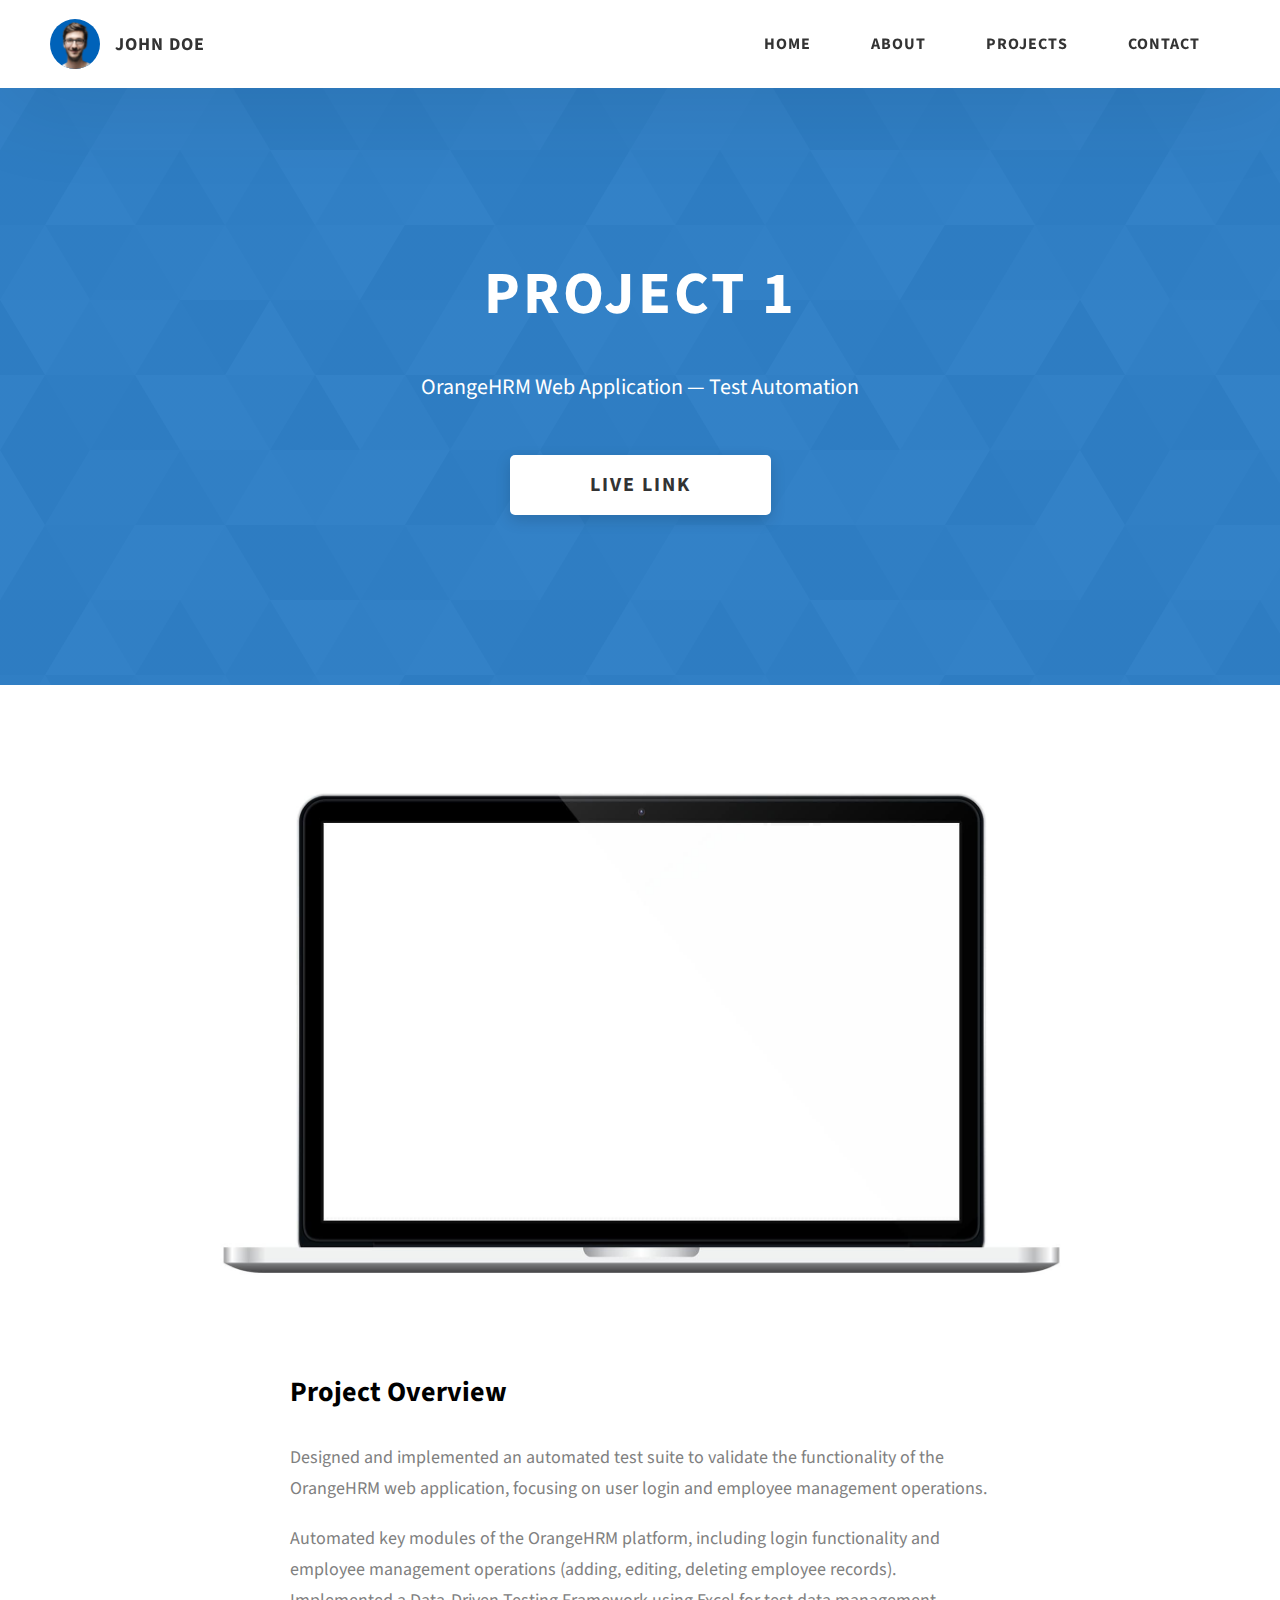
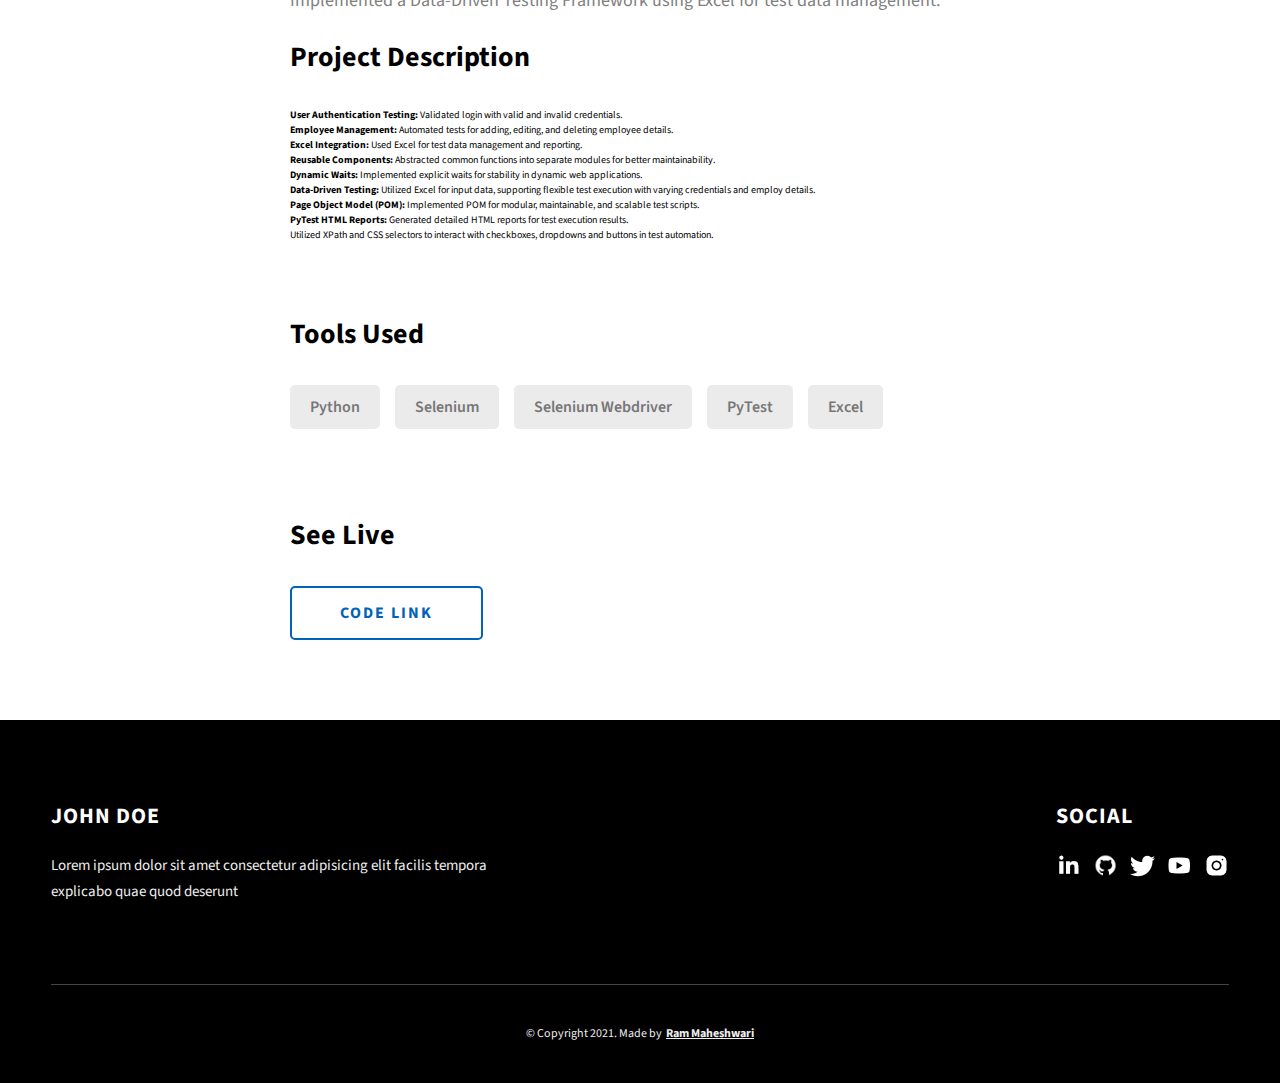
==== project-1.html @ 97a22bee "Update project-1.html" ====
<!DOCTYPE html>
<html lang="en">
  <head>
    <meta charset="UTF-8" />
    <meta name="viewport" content="width=device-width, initial-scale=1.0" />
    <meta http-equiv="X-UA-Compatible" content="ie=edge" />
    <title>Case Study of Project 1</title>
    <meta name="description" content="Case study page of Project" />

    <link rel="stylesheet" href="css/style.css" />

    <link rel="preconnect" href="https://fonts.googleapis.com" />
    <link rel="preconnect" href="https://fonts.gstatic.com" crossorigin />
    <link
      href="https://fonts.googleapis.com/css2?family=Source+Sans+Pro:wght@400;600;700;900&display=swap"
      rel="stylesheet"
    />
  </head>
  <body>
    <header class="header">
      <div class="header__content">
        <div class="header__logo-container">
          <div class="header__logo-img-cont">
            <img
              src="./assets/png/john-doe.png"
              alt="Ram Maheshwari Logo Image"
              class="header__logo-img"
            />
          </div>
          <span class="header__logo-sub">John Doe</span>
        </div>
        <div class="header__main">
          <ul class="header__links">
            <li class="header__link-wrapper">
              <a href="./index.html" class="header__link"> Home </a>
            </li>
            <li class="header__link-wrapper">
              <a href="./index.html#about" class="header__link">About </a>
            </li>
            <li class="header__link-wrapper">
              <a href="./index.html#projects" class="header__link">
                Projects
              </a>
            </li>
            <li class="header__link-wrapper">
              <a href="./index.html#contact" class="header__link"> Contact </a>
            </li>
          </ul>
          <div class="header__main-ham-menu-cont">
            <img
              src="./assets/svg/ham-menu.svg"
              alt="hamburger menu"
              class="header__main-ham-menu"
            />
            <img
              src="./assets/svg/ham-menu-close.svg"
              alt="hamburger menu close"
              class="header__main-ham-menu-close d-none"
            />
          </div>
        </div>
      </div>
      <div class="header__sm-menu">
        <div class="header__sm-menu-content">
          <ul class="header__sm-menu-links">
            <li class="header__sm-menu-link">
              <a href="./index.html"> Home </a>
            </li>

            <li class="header__sm-menu-link">
              <a href="./index.html#about"> About </a>
            </li>

            <li class="header__sm-menu-link">
              <a href="./index.html#projects"> Projects </a>
            </li>

            <li class="header__sm-menu-link">
              <a href="./index.html#contact"> Contact </a>
            </li>
          </ul>
        </div>
      </div>
    </header>
    <section class="project-cs-hero">
      <div class="project-cs-hero__content">
        <h1 class="heading-primary">Project 1</h1>
        <div class="project-cs-hero__info">
          <p class="text-primary">
          OrangeHRM Web Application — Test Automation
          </p>
        </div>
        <div class="project-cs-hero__cta">
          <a href="#" class="btn btn--bg" target="_blank">Live Link</a>
        </div>
      </div>
    </section>
    <section class="project-details">
      <div class="main-container">
        <div class="project-details__content">
          <div class="project-details__showcase-img-cont">
            <img
              src="./assets/jpeg/project-mockup-example.jpeg"
              alt="Project Image"
              class="project-details__showcase-img"
            />
          </div>
          <div class="project-details__content-main">
            <div class="project-details__desc">
              <h3 class="project-details__content-title">Project Overview</h3>
              <p class="project-details__desc-para">
                Designed and implemented an automated test suite to
validate the functionality of the OrangeHRM web application,
focusing on user login and employee management operations.
              </p>
              <p class="project-details__desc-para">
                Automated key modules of the OrangeHRM platform, including login functionality and employee management operations (adding, editing, deleting employee records). Implemented a Data-Driven Testing Framework using Excel for test data management.
                
              </p>


              <h3 class="project-details__content-title">Project Description</h3>
                <ul class=".project-details__desc-para">
                   <li><b>User Authentication Testing:</b> Validated login with valid and
                      invalid credentials.</li>
                  <li><b>Employee Management:</b> Automated tests for adding, editing,
                      and deleting employee details.</li>
                  <li><b>Excel Integration:</b> Used Excel for test data management and
                      reporting.</li>
                  <li><b>Reusable Components:</b> Abstracted common functions into
                      separate modules for better maintainability.</li>
                  <li><b>Dynamic Waits:</b> Implemented explicit waits for stability in
                      dynamic web applications.</li>
                  <li><b>Data-Driven Testing:</b> Utilized Excel for input data, supporting
                      flexible test execution with varying credentials and employ
                      details.</li>
                  <li><b>Page Object Model (POM):</b> Implemented POM for modular,
                      maintainable, and scalable test scripts.</li>
                  <li><b>PyTest HTML Reports:</b> Generated detailed HTML reports for
                      test execution results.</li>
                  <li>Utilized XPath and CSS selectors to interact with checkboxes,
                      dropdowns and buttons in test automation.</li>
</ul>

              
            </div>
            <div class="project-details__tools-used">
              <h3 class="project-details__content-title">Tools Used</h3>
              <div class="skills">
                <div class="skills__skill">Python</div>
                <div class="skills__skill">Selenium</div>
                <div class="skills__skill">Selenium Webdriver</div>
                <div class="skills__skill">PyTest</div>
                <div class="skills__skill">Excel</div>

              </div>
            </div>
            <div class="project-details__links">
              <h3 class="project-details__content-title">See Live</h3>
              
              <a
                href="https://github.com/ThivyashreeNS/AT-Project-1.git"
                class="btn btn--med btn--theme-inv project-details__links-btn"
                target="_blank"
                >Code Link</a
              >
            </div>
          </div>
        </div>
      </div>
    </section>
    <footer class="main-footer">
      <div class="main-container">
        <div class="main-footer__upper">
          <div class="main-footer__row main-footer__row-1">
            <h2 class="heading heading-sm main-footer__heading-sm">
              <span>Social</span>
            </h2>
            <div class="main-footer__social-cont">
              <a target="_blank" rel="noreferrer" href="#">
                <img
                  class="main-footer__icon"
                  src="./assets/png/linkedin-ico.png"
                  alt="icon"
                />
              </a>
              <a target="_blank" rel="noreferrer" href="#">
                <img
                  class="main-footer__icon"
                  src="./assets/png/github-ico.png"
                  alt="icon"
                />
              </a>
              <a target="_blank" rel="noreferrer" href="#">
                <img
                  class="main-footer__icon"
                  src="./assets/png/twitter-ico.png"
                  alt="icon"
                />
              </a>
              <a target="_blank" rel="noreferrer" href="#">
                <img
                  class="main-footer__icon"
                  src="./assets/png/yt-ico.png"
                  alt="icon"
                />
              </a>
              <a target="_blank" rel="noreferrer" href="#">
                <img
                  class="main-footer__icon main-footer__icon--mr-none"
                  src="./assets/png/insta-ico.png"
                  alt="icon"
                />
              </a>
            </div>
          </div>
          <div class="main-footer__row main-footer__row-2">
            <h4 class="heading heading-sm text-lt">John Doe</h4>
            <p class="main-footer__short-desc">
              Lorem ipsum dolor sit amet consectetur adipisicing elit facilis
              tempora explicabo quae quod deserunt
            </p>
          </div>
        </div>

        <div class="main-footer__lower">
          &copy; Copyright 2021. Made by
          <a rel="noreferrer" target="_blank" href="https://rammaheshwari.com"
            >Ram Maheshwari</a
          >
        </div>
      </div>
    </footer>
    <script src="./index.js"></script>
  </body>
</html>
---- css/style.css ----
/*
0 - 600px:      Phone
600 - 900px:    Tablet portrait
900 - 1200px:   Tablet landscape
[1200 - 1800] is where our normal styles apply
1800px + :      Big desktop
$breakpoint arguement choices:
- phone
- tab-port
- tab-land
- big-desktop

Inside media queries 1em is always 16px i.e 1em = 16px at every screen size only inside media queries
*/
*,
*::after,
*::before {
  margin: 0;
  padding: 0;
  box-sizing: inherit;
  font-family: inherit; }

html {
  font-size: 62.5%;
  scroll-behavior: smooth; }
  @media only screen and (max-width: 75em) {
    html {
      font-size: 59%; } }
  @media only screen and (max-width: 56.25em) {
    html {
      font-size: 56%; } }
  @media only screen and (min-width: 112.5em) {
    html {
      font-size: 65%; } }

body {
  box-sizing: border-box;
  position: relative;
  line-height: 1.5;
  font-family: sans-serif;
  overflow-x: hidden;
  overflow-y: scroll;
  font-family: 'Source Sans Pro', sans-serif; }

a {
  text-decoration: none;
  color: inherit; }

li {
  list-style: none; }

input:focus,
button:focus,
a:focus,
textarea:focus {
  outline: none; }

button {
  border: none;
  cursor: pointer; }

textarea {
  resize: none; }

.heading-primary {
  font-size: 6rem;
  text-transform: uppercase;
  letter-spacing: 3px;
  text-align: center; }
  @media only screen and (max-width: 37.5em) {
    .heading-primary {
      font-size: 4.5rem; } }

.heading-sec__mb-bg {
  margin-bottom: 11rem; }
  @media only screen and (max-width: 56.25em) {
    .heading-sec__mb-bg {
      margin-bottom: 8rem; } }

.heading-sec__mb-med {
  margin-bottom: 9rem; }
  @media only screen and (max-width: 56.25em) {
    .heading-sec__mb-med {
      margin-bottom: 8rem; } }

.heading-sec__main {
  display: block;
  font-size: 4rem;
  text-transform: uppercase;
  letter-spacing: 1px;
  letter-spacing: 3px;
  text-align: center;
  margin-bottom: 3.5rem;
  position: relative; }
  .heading-sec__main--lt {
    color: #fff; }
    .heading-sec__main--lt::after {
      content: '';
      background: #fff !important; }
  .heading-sec__main::after {
    content: '';
    position: absolute;
    top: calc(100% + 1.5rem);
    height: 5px;
    width: 3rem;
    background: #0062b9;
    left: 50%;
    transform: translateX(-50%);
    border-radius: 5px; }
    @media only screen and (max-width: 37.5em) {
      .heading-sec__main::after {
        top: calc(100% + 1.2rem); } }

.heading-sec__sub {
  display: block;
  text-align: center;
  color: #777;
  font-size: 2rem;
  font-weight: 500;
  max-width: 80rem;
  margin: auto;
  line-height: 1.6; }
  @media only screen and (max-width: 37.5em) {
    .heading-sec__sub {
      font-size: 1.8rem; } }
  .heading-sec__sub--lt {
    color: #eee; }

.heading-sm {
  font-size: 2.2rem;
  text-transform: uppercase;
  letter-spacing: 1px; }

.main-container {
  max-width: 120rem;
  margin: auto;
  width: 92%; }

.btn {
  background: #fff;
  color: #333;
  text-transform: uppercase;
  letter-spacing: 2px;
  display: inline-block;
  font-weight: 700;
  border-radius: 5px;
  box-shadow: 0 5px 15px 0 rgba(0, 0, 0, 0.15);
  transition: transform .3s; }
  .btn:hover {
    transform: translateY(-3px); }
  .btn--bg {
    padding: 1.5rem 8rem;
    font-size: 2rem; }
  .btn--med {
    padding: 1.5rem 5rem;
    font-size: 1.6rem; }
  .btn--theme {
    background: #0062b9;
    color: #fff; }
  .btn--theme-inv {
    color: #0062b9;
    background: #fff;
    border: 2px solid #0062b9;
    box-shadow: none;
    padding: calc(1.5rem - 2px) calc(5rem - 2px); }

.sec-pad {
  padding: 12rem 0; }
  @media only screen and (max-width: 56.25em) {
    .sec-pad {
      padding: 8rem 0; } }

.text-primary {
  color: #fff;
  font-size: 2.2rem;
  text-align: center;
  width: 100%;
  line-height: 1.6; }
  @media only screen and (max-width: 37.5em) {
    .text-primary {
      font-size: 2rem; } }

.d-none {
  display: none; }

.home-hero {
  color: #fff;
  background: linear-gradient(to right, rgba(0, 98, 185, 0.8), rgba(0, 98, 185, 0.8)), url(../../assets/svg/common-bg.svg);
  background-position: center;
  height: 100vh;
  min-height: 80rem;
  max-height: 120rem;
  position: relative; }
  @media only screen and (max-width: 37.5em) {
    .home-hero {
      height: unset;
      min-height: unset; } }
  .home-hero__socials {
    position: absolute;
    top: 50%;
    border: 2px solid #eee;
    border-left: 2px solid #eee;
    transform: translateY(-50%); }
    @media only screen and (max-width: 56.25em) {
      .home-hero__socials {
        display: none; } }
  .home-hero__mouse-scroll-cont {
    position: absolute;
    bottom: 3%;
    left: 50%;
    transform: translateX(-50%); }
    @media only screen and (max-width: 37.5em) {
      .home-hero__mouse-scroll-cont {
        display: none; } }
  .home-hero__social {
    width: 5rem; }
  .home-hero__social-icon-link {
    width: 100%;
    display: block;
    padding: 1.2rem;
    border-bottom: 2px solid #eee;
    transition: background .3s; }
    .home-hero__social-icon-link:hover {
      background: rgba(255, 255, 255, 0.1); }
    .home-hero__social-icon-link--bd-none {
      border-bottom: 0; }
  .home-hero__social-icon {
    width: 100%; }
  .home-hero__content {
    position: absolute;
    top: 50%;
    left: 50%;
    transform: translate(-50%, -50%);
    max-width: 90rem;
    width: 92%; }
    @media only screen and (max-width: 37.5em) {
      .home-hero__content {
        padding: 19rem 0 13rem 0;
        margin: auto;
        position: static;
        transform: translate(0, 0); } }
  .home-hero__info {
    margin: 3rem auto 0 auto;
    max-width: 80rem; }
  .home-hero__cta {
    margin-top: 5rem;
    text-align: center; }

.about {
  background: #fafafa; }
  .about__content {
    display: grid;
    grid-template-columns: 1fr 1fr;
    grid-gap: 10rem; }
    @media only screen and (max-width: 56.25em) {
      .about__content {
        grid-template-columns: 1fr;
        grid-gap: 8rem; } }
    .about__content-title {
      font-weight: 700;
      font-size: 2.8rem;
      margin-bottom: 3rem; }
      @media only screen and (max-width: 37.5em) {
        .about__content-title {
          font-size: 2.4rem; } }
    .about__content-details-para {
      font-size: 1.8rem;
      color: grey;
      max-width: 60rem;
      line-height: 1.7;
      margin-bottom: 1rem; }
      .about__content-details-para--hl {
        font-weight: 700;
        margin: 0 3px; }
      .about__content-details-para:last-child {
        margin-bottom: 4rem; }

.projects__row {
  display: grid;
  grid-template-columns: 1.5fr 1fr;
  grid-gap: 5rem;
  margin-bottom: 11rem; }
  @media only screen and (max-width: 56.25em) {
    .projects__row {
      grid-template-columns: 1fr;
      grid-gap: 2rem;
      margin-bottom: 8rem; } }
  @media only screen and (max-width: 56.25em) {
    .projects__row {
      text-align: center; } }
  .projects__row:last-child {
    margin-bottom: 0; }
  .projects__row-img-cont {
    overflow: hidden; }
  .projects__row-img {
    width: 100%;
    display: block;
    object-fit: cover; }
  .projects__row-content {
    padding: 2rem 0;
    display: flex;
    justify-content: center;
    flex-direction: column;
    align-items: flex-start; }
    @media only screen and (max-width: 56.25em) {
      .projects__row-content {
        align-items: center; } }
    .projects__row-content-title {
      font-weight: 700;
      font-size: 2.8rem;
      margin-bottom: 2rem; }
      @media only screen and (max-width: 37.5em) {
        .projects__row-content-title {
          font-size: 2.4rem; } }
    .projects__row-content-desc {
      font-size: 1.8rem;
      color: grey;
      max-width: 60rem;
      line-height: 1.7;
      margin-bottom: 3rem; }
      @media only screen and (max-width: 37.5em) {
        .projects__row-content-desc {
          font-size: 1.7rem; } }

.contact {
  background: linear-gradient(to right, rgba(0, 98, 185, 0.8), rgba(0, 98, 185, 0.8)), url(../../assets/svg/common-bg.svg);
  background-size: cover;
  background-position: center; }
  .contact__form-container {
    box-shadow: 0 0 10px rgba(0, 0, 0, 0.1);
    background: white;
    padding: 4rem;
    margin-top: 6rem;
    max-width: 80rem;
    text-align: right;
    width: 95%;
    border-radius: 5px;
    margin: 5rem auto 0 auto; }
    @media only screen and (max-width: 37.5em) {
      .contact__form-container {
        padding: 3rem; } }
  .contact__form-field {
    margin-bottom: 4rem; }
    @media only screen and (max-width: 37.5em) {
      .contact__form-field {
        margin-bottom: 3rem; } }
  .contact__form-label {
    color: #666;
    font-size: 1.4rem;
    letter-spacing: 1px;
    font-weight: 700;
    margin-bottom: 1rem;
    display: block;
    text-align: left; }
  .contact__form-input {
    color: #333;
    padding: 2rem;
    width: 100%;
    border: 1px solid #ebebeb;
    font-size: 1.6rem;
    letter-spacing: 0px;
    background: #f0f0f0;
    border-radius: 5px;
    font-weight: 600;
    /* Code for Modern Browsers */
    /* Code for WebKit, Blink, Edge */
    /* Code for Internet Explorer 10-11 */
    /* Code for Microsoft Edge */
    /* Code for Mozilla Firefox 4 to 18 */
    /* Code for Mozilla Firefox 19+ */ }
    .contact__form-input::placeholder {
      color: #999;
      font-weight: 600;
      font-size: 1.6rem; }
    .contact__form-input::-webkit-input-placeholder {
      color: #999;
      font-weight: 600;
      font-size: 1.6rem; }
    .contact__form-input:-ms-input-placeholder {
      color: #999;
      font-weight: 600;
      font-size: 1.6rem; }
    .contact__form-input::-ms-input-placeholder {
      color: #999;
      font-weight: 600;
      font-size: 1.6rem; }
    .contact__form-input:-moz-placeholder {
      opacity: 1;
      color: #999;
      font-weight: 600;
      font-size: 1.6rem; }
    .contact__form-input::-moz-placeholder {
      opacity: 1;
      color: #999;
      font-weight: 600;
      font-size: 1.6rem; }
  .contact__btn {
    width: 30%;
    padding: 2rem 4rem;
    font-size: 1.6rem; }
    @media only screen and (max-width: 37.5em) {
      .contact__btn {
        width: 100%; } }

.project-cs-hero {
  color: #fff;
  background: linear-gradient(to right, rgba(0, 98, 185, 0.8), rgba(0, 98, 185, 0.8)), url(../../assets/svg/common-bg.svg);
  background-size: cover;
  background-position: center;
  position: relative; }
  @media only screen and (max-width: 37.5em) {
    .project-cs-hero {
      height: unset;
      min-height: unset; } }
  .project-cs-hero__content {
    padding: 25rem 0 17rem 0;
    max-width: 90rem;
    width: 92%;
    margin: auto; }
    @media only screen and (max-width: 37.5em) {
      .project-cs-hero__content {
        padding: 19rem 0 13rem 0;
        margin: auto;
        position: static;
        transform: translate(0, 0); } }
  .project-cs-hero__info {
    margin: 3rem auto 0 auto;
    max-width: 80rem; }
  .project-cs-hero__cta {
    margin-top: 5rem;
    text-align: center; }

.project-details__content {
  padding: 8rem 0;
  max-width: 90rem;
  margin: auto; }
  .project-details__content-title {
    font-weight: 700;
    font-size: 2.8rem;
    margin-bottom: 3rem; }
    @media only screen and (max-width: 37.5em) {
      .project-details__content-title {
        font-size: 2.4rem; } }

.project-details__showcase-img-cont {
  width: 100%;
  margin-bottom: 6rem; }

.project-details__showcase-img {
  width: 100%; }

.project-details__content-main {
  width: 100%;
  max-width: 70rem;
  margin: auto; }

.project-details__desc {
  margin: 0 0 7rem 0; }
  .project-details__desc-para {
    font-size: 1.8rem;
    line-height: 1.7;
    color: grey;
    margin-bottom: 2rem; }

.project-details__tools-used {
  margin: 0 0 7rem 0; }
  .project-details__tools-used-list {
    display: flex;
    flex-wrap: wrap; }
  .project-details__tools-used-item {
    padding: 1rem 2rem;
    margin-bottom: 1.5rem;
    margin-right: 1.5rem;
    font-size: 1.6rem;
    background: rgba(153, 153, 153, 0.2);
    border-radius: 5px;
    font-weight: 600;
    color: #777; }

.project-details__links {
  margin: 0 0; }
  .project-details__links-btn {
    margin-right: 2rem; }
    @media only screen and (max-width: 37.5em) {
      .project-details__links-btn {
        margin-right: 0;
        width: 70%;
        margin-bottom: 2rem;
        text-align: center; } }
    .project-details__links-btn:last-child {
      margin: 0; }
      @media only screen and (max-width: 37.5em) {
        .project-details__links-btn:last-child {
          margin: 0; } }

.header {
  position: fixed;
  width: 100%;
  z-index: 1000;
  background: #000;
  background: #fff;
  box-shadow: 0 10px 100px rgba(0, 0, 0, 0.1); }
  .header__content {
    display: flex;
    align-items: center;
    justify-content: space-between;
    padding: 1rem 5rem; }
    @media only screen and (max-width: 56.25em) {
      .header__content {
        padding: 0 2rem; } }
  .header__logo-container {
    display: flex;
    align-items: center;
    cursor: pointer;
    color: #333;
    transition: color .3s; }
    .header__logo-container:hover {
      color: #0062b9; }
  .header__logo-img-cont {
    width: 5rem;
    height: 5rem;
    border-radius: 50px;
    overflow: hidden;
    margin-right: 1.5rem;
    background: #0062b9; }
    @media only screen and (max-width: 56.25em) {
      .header__logo-img-cont {
        width: 4.5rem;
        height: 4.5rem;
        margin-right: 1.2rem; } }
  .header__logo-img {
    width: 100%;
    height: 100%;
    object-fit: cover;
    object-position: center;
    display: block; }
  .header__logo-sub {
    font-size: 1.8rem;
    text-transform: uppercase;
    font-weight: 700;
    letter-spacing: 1px; }
  .header__links {
    display: flex; }
    @media only screen and (max-width: 37.5em) {
      .header__links {
        display: none; } }
  .header__link {
    padding: 2.2rem 3rem;
    display: inline-block;
    font-size: 1.6rem;
    color: #333;
    text-transform: uppercase;
    letter-spacing: 1px;
    font-weight: 700;
    transition: color .3s; }
    .header__link:hover {
      color: #0062b9; }
    @media only screen and (max-width: 56.25em) {
      .header__link {
        padding: 3rem 1.8rem;
        font-size: 1.5rem; } }
  .header__main-ham-menu-cont {
    display: none;
    width: 3rem;
    padding: 2.2rem 0; }
    @media only screen and (max-width: 37.5em) {
      .header__main-ham-menu-cont {
        display: block; } }
  .header__main-ham-menu {
    width: 100%; }
  .header__main-ham-menu-close {
    width: 100%; }
  .header__sm-menu {
    background: #fff;
    position: absolute;
    width: 100%;
    top: 100%;
    visibility: hidden;
    opacity: 0;
    transition: all .3s;
    box-shadow: 0px 5px 5px 0px rgba(0, 0, 0, 0.1);
    -webkit-box-shadow: 0px 5px 5px 0px rgba(0, 0, 0, 0.1);
    -moz-box-shadow: 0px 5px 5px 0px rgba(0, 0, 0, 0.1); }
    .header__sm-menu--active {
      visibility: hidden;
      opacity: 0; }
      @media only screen and (max-width: 37.5em) {
        .header__sm-menu--active {
          visibility: visible;
          opacity: 1; } }
  .header__sm-menu-link a {
    display: block;
    text-decoration: none;
    padding: 2.5rem 3rem;
    font-size: 1.6rem;
    color: #333;
    text-align: right;
    border-bottom: 1px solid #eee;
    font-weight: 700;
    text-transform: uppercase;
    letter-spacing: 2px;
    transition: color .3s; }
    .header__sm-menu-link a:hover {
      color: #0062b9; }
  .header__sm-menu-link:first-child a {
    border-top: 1px solid #eee; }
  .header__sm-menu-link-last {
    border-bottom: 0; }

.main-footer {
  background: #000;
  color: #fff; }
  .main-footer__upper {
    display: flex;
    justify-content: space-between;
    padding: 8rem 0; }
    @media only screen and (max-width: 56.25em) {
      .main-footer__upper {
        padding: 6rem 0; } }
    @media only screen and (max-width: 37.5em) {
      .main-footer__upper {
        display: block; } }
  .main-footer__row-1 {
    order: 2; }
    @media only screen and (max-width: 56.25em) {
      .main-footer__row-1 {
        margin-bottom: 5rem; } }
  .main-footer__row-2 {
    width: 40%;
    order: 1;
    max-width: 50rem; }
    @media only screen and (max-width: 56.25em) {
      .main-footer__row-2 {
        width: 100%; } }
  .main-footer__short-desc {
    margin-top: 2rem;
    color: #eee;
    font-size: 1.5rem;
    line-height: 1.7; }
  .main-footer__social-cont {
    margin-top: 2rem; }
  .main-footer__icon {
    margin-right: 1rem;
    width: 2.5rem; }
    .main-footer__icon--mr-none {
      margin-right: 0; }
  .main-footer__lower {
    padding: 4rem 0;
    border-top: 1px solid #444;
    color: #eee;
    font-size: 1.2rem;
    text-align: left;
    text-align: center; }
    .main-footer__lower a {
      text-decoration: underline;
      font-weight: bold;
      margin-left: 2px; }
    @media only screen and (max-width: 56.25em) {
      .main-footer__lower {
        padding: 3.5rem 0; } }

.skills {
  display: flex;
  flex-wrap: wrap; }
  .skills__skill {
    padding: 1rem 2rem;
    margin-bottom: 1.5rem;
    margin-right: 1.5rem;
    font-size: 1.6rem;
    background: rgba(153, 153, 153, 0.2);
    border-radius: 5px;
    font-weight: 600;
    color: #777; }

.mouse {
  width: 25px;
  height: 40px;
  border: 2px solid #eee;
  border-radius: 60px;
  position: relative;
  overflow: hidden; }
  .mouse::before {
    content: '';
    width: 5px;
    height: 5px;
    position: absolute;
    top: 7px;
    left: 50%;
    transform: translateX(-50%);
    background-color: #eee;
    border-radius: 50%;
    opacity: 1;
    animation: wheel 1.3s infinite;
    -webkit-animation: wheel 1.3s infinite; }

@keyframes wheel {
  to {
    opacity: 0;
    top: 27px; } }

@-webkit-keyframes wheel {
  to {
    opacity: 0;
    top: 27px; } }
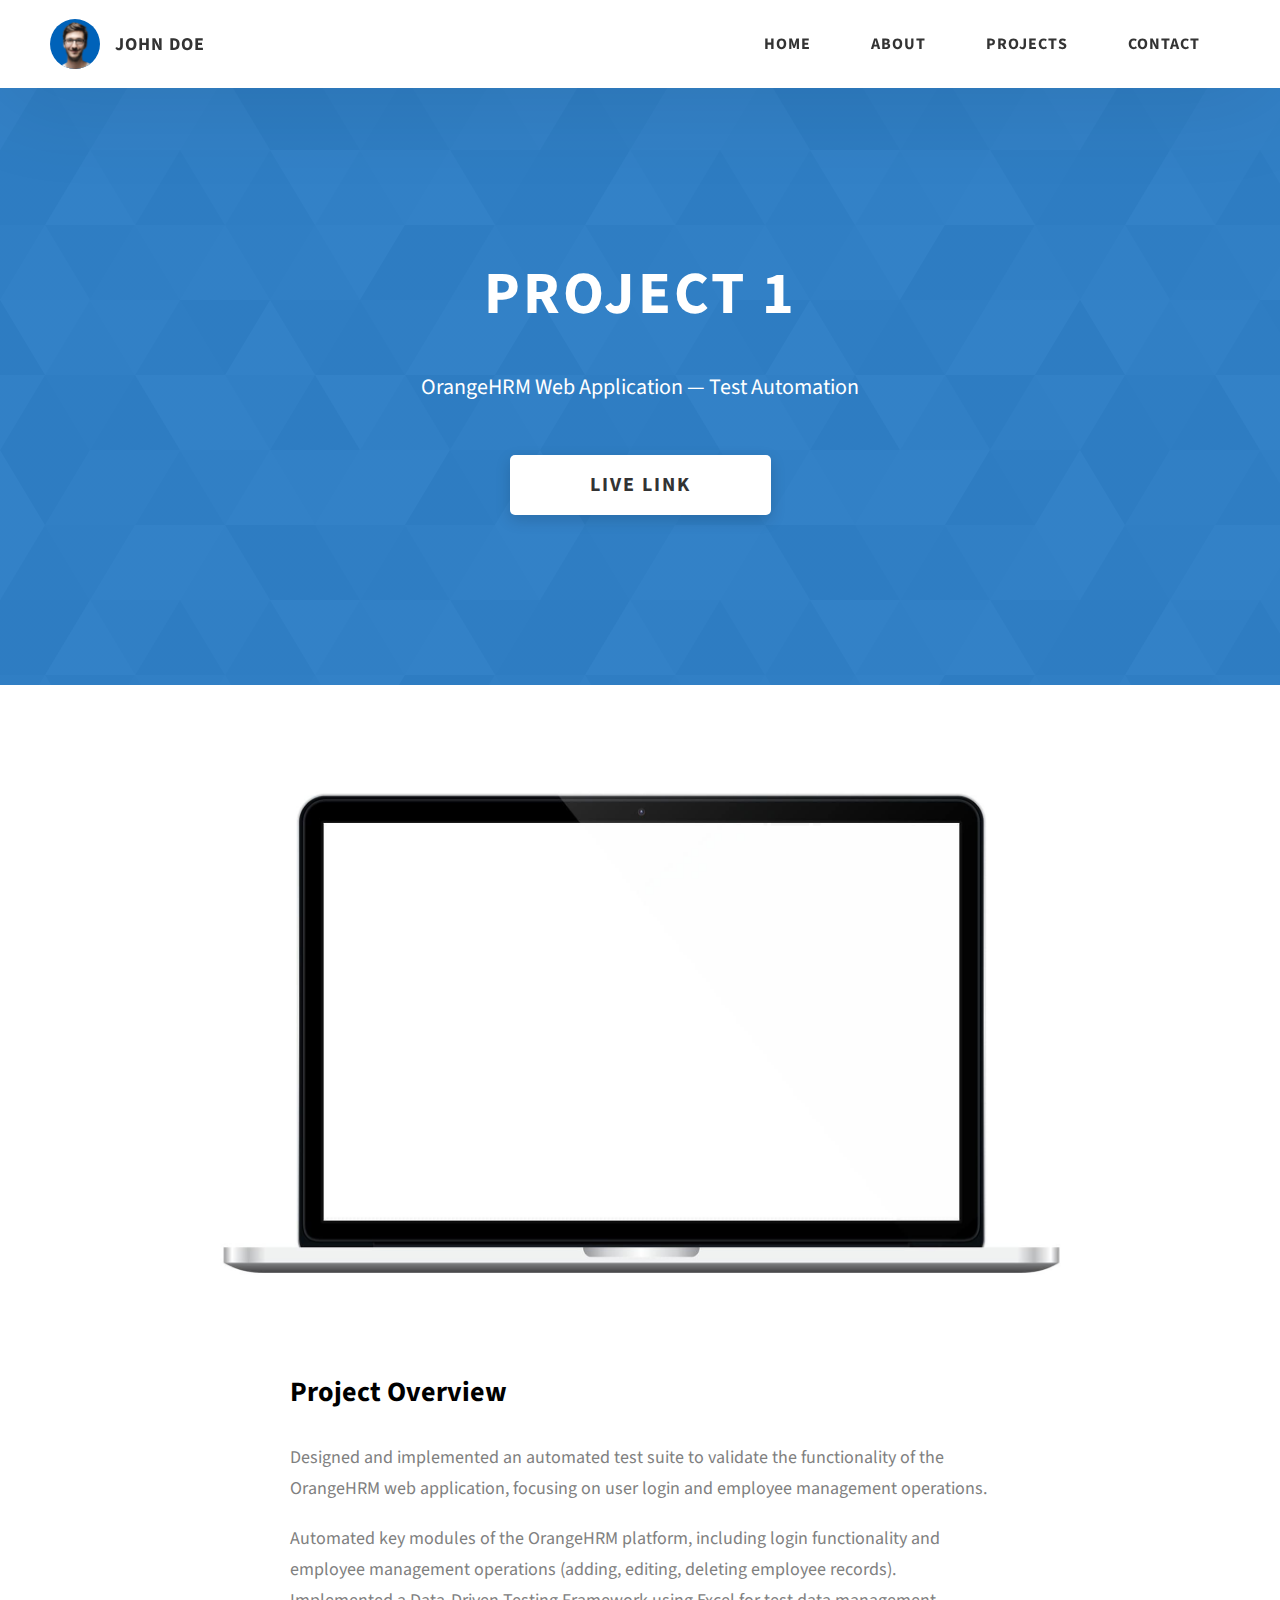
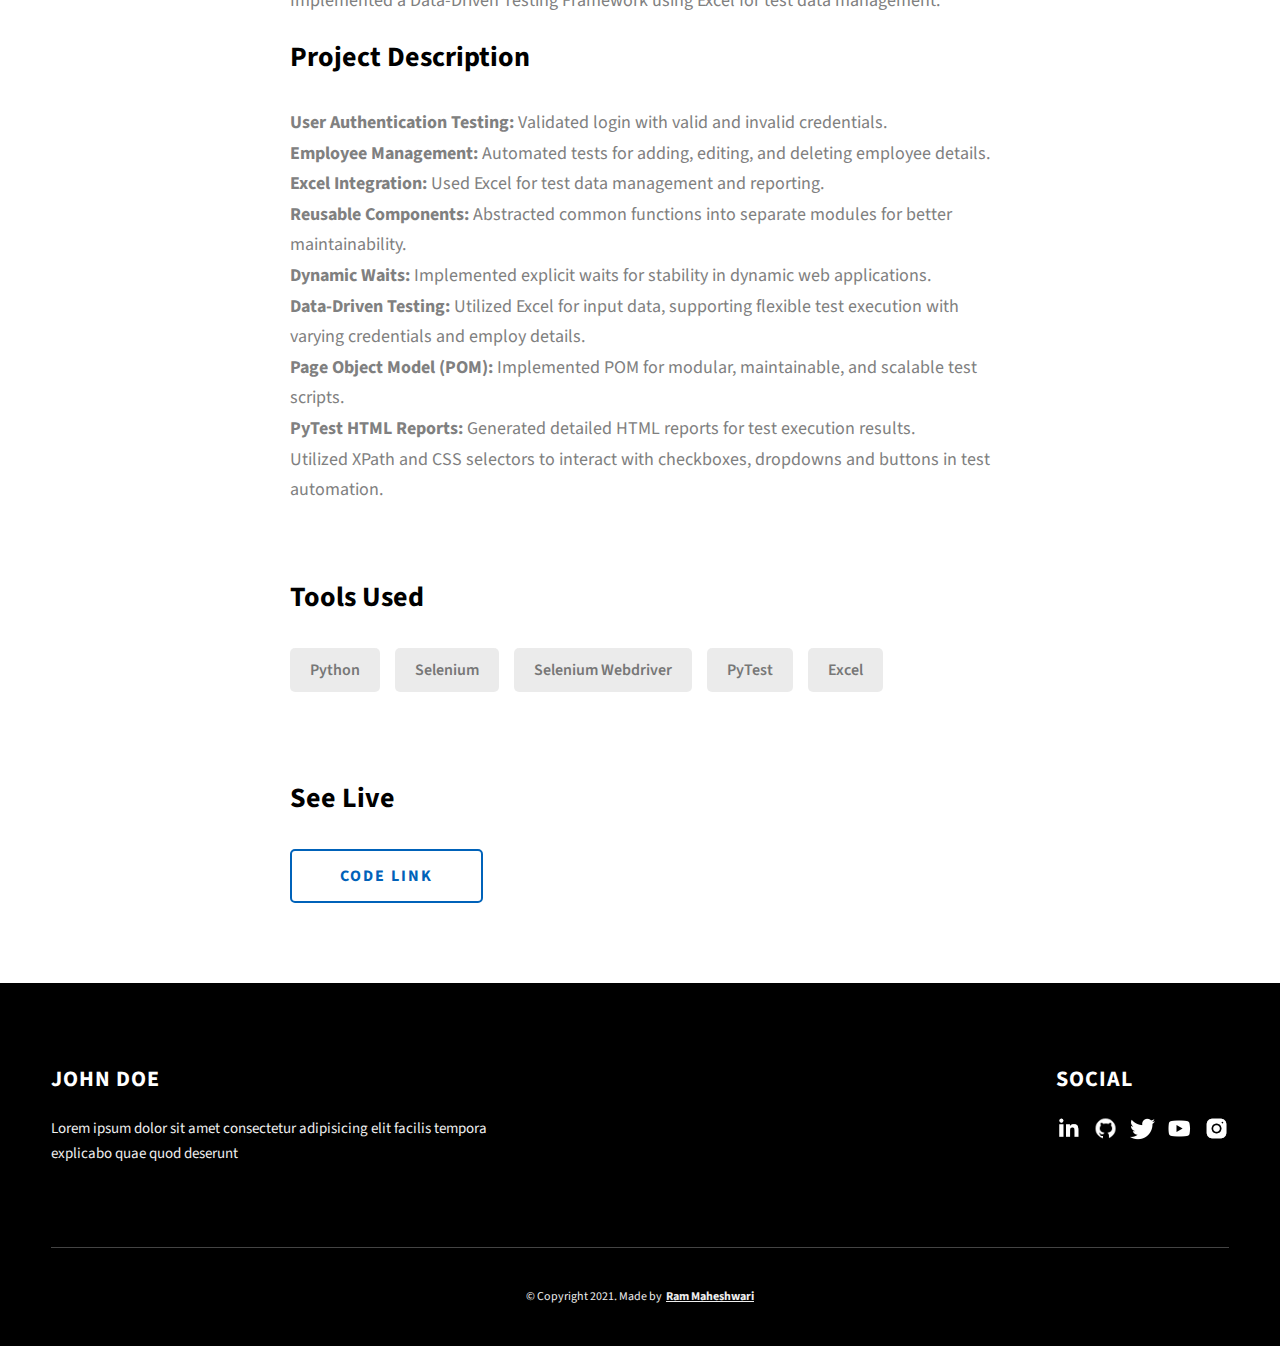
==== commit 3dfd5c42: "Update project-1.html" ====
--- a/project-1.html
+++ b/project-1.html
@@ -120,7 +120,7 @@
 
 
               <h3 class="project-details__content-title">Project Description</h3>
-                <ul class=".project-details__desc-para">
+                <ul class="project-details__desc-para">
                    <li><b>User Authentication Testing:</b> Validated login with valid and
                       invalid credentials.</li>
                   <li><b>Employee Management:</b> Automated tests for adding, editing,
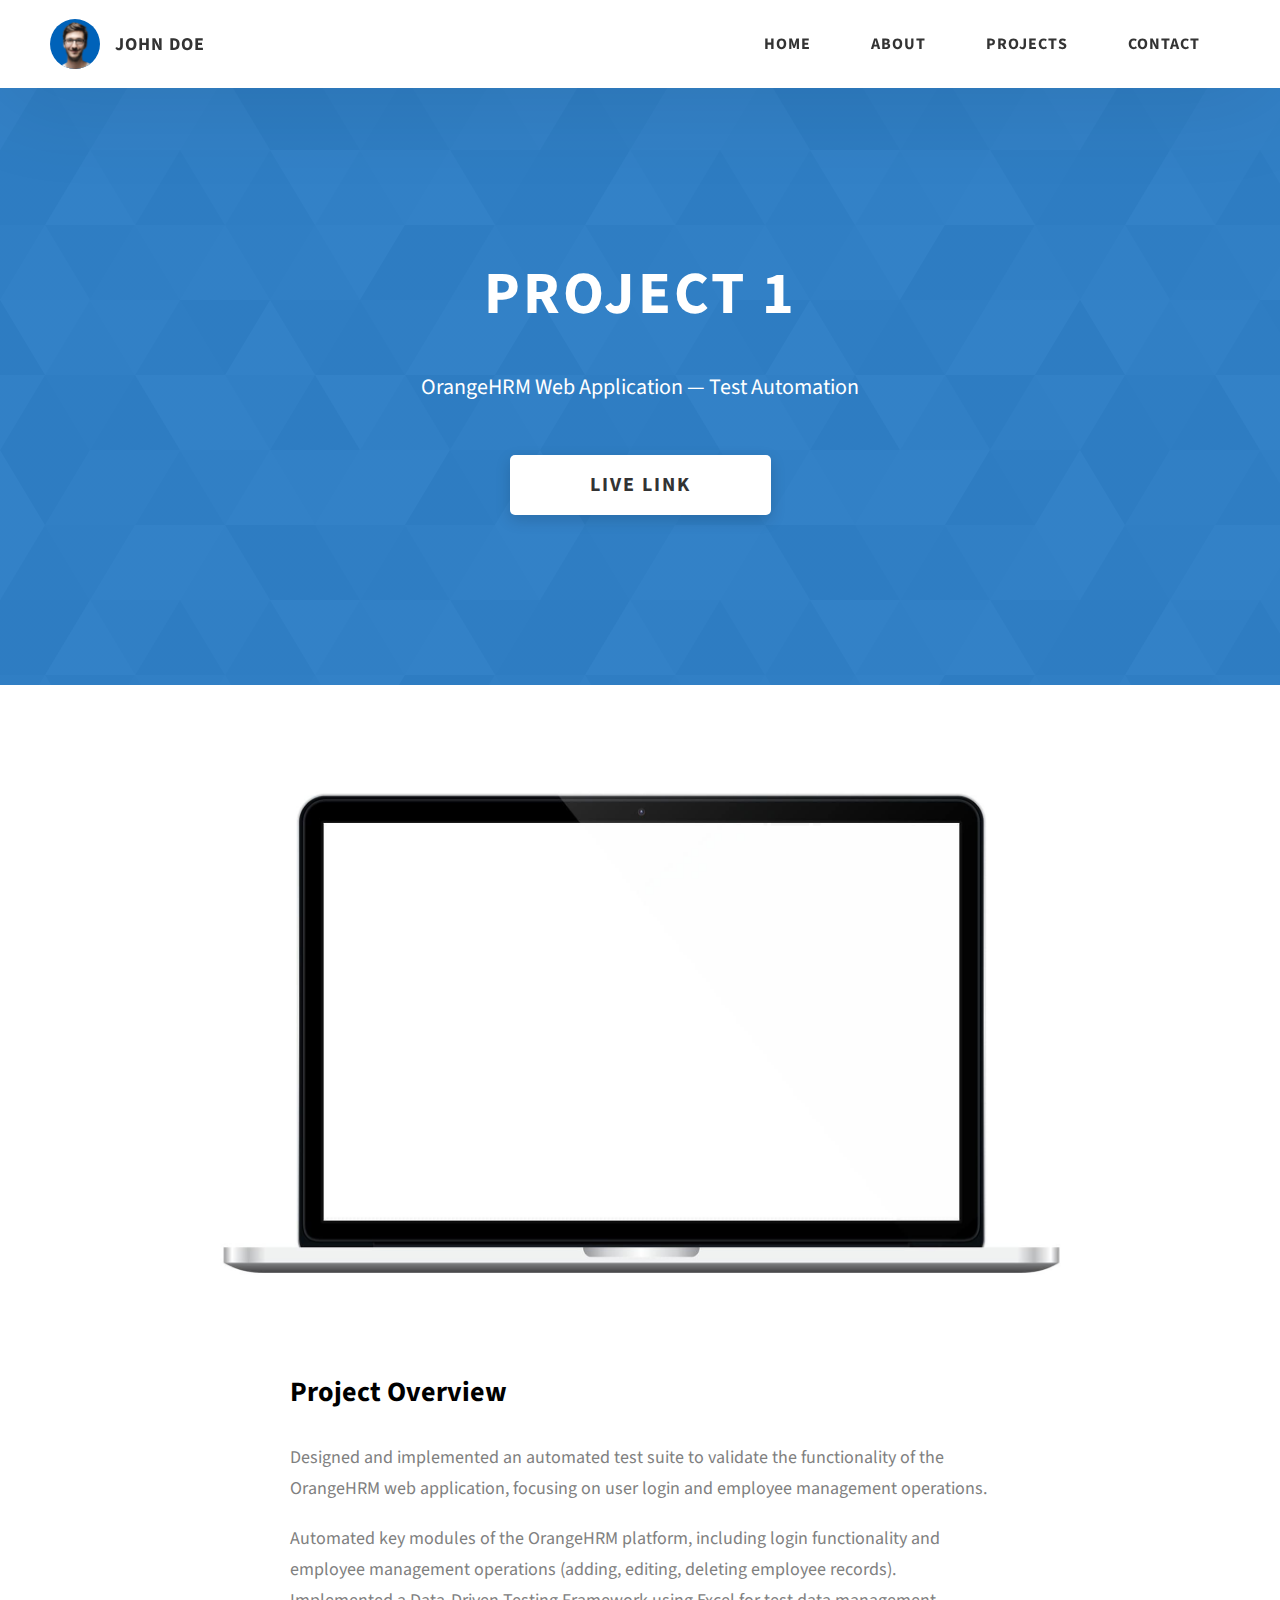
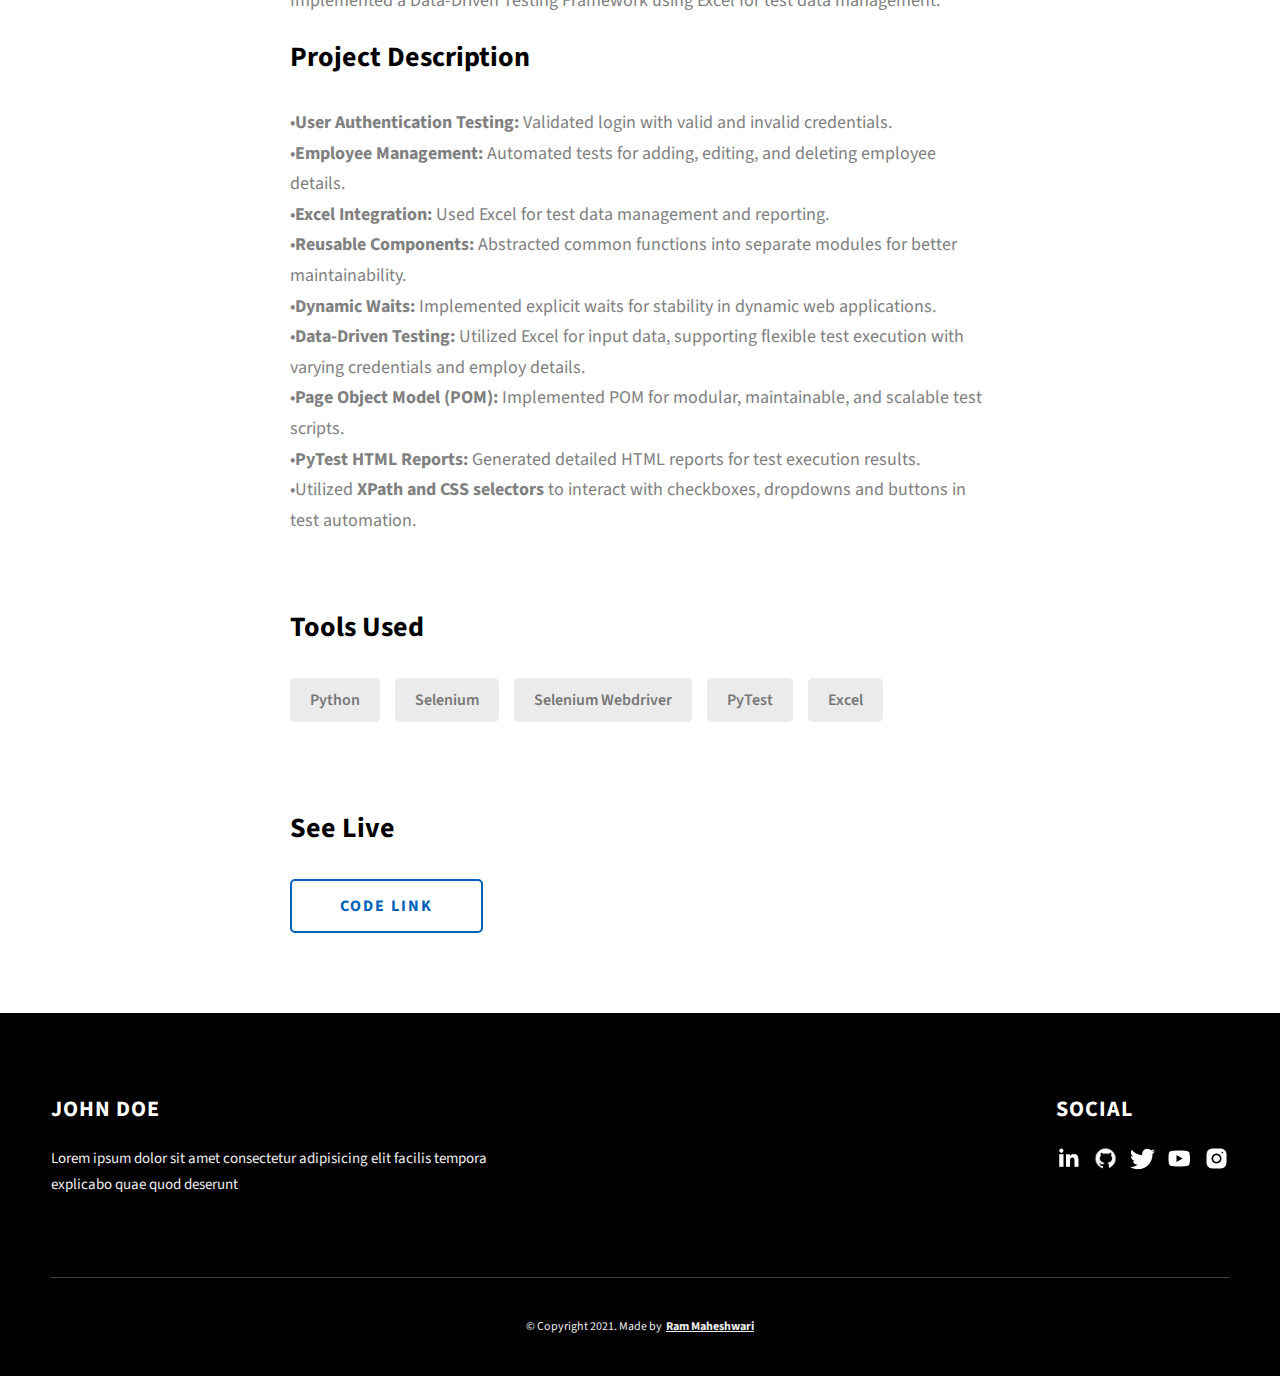
==== commit 6599c727: "Update project-1.html" ====
--- a/project-1.html
+++ b/project-1.html
@@ -121,24 +121,24 @@
 
               <h3 class="project-details__content-title">Project Description</h3>
                 <ul class="project-details__desc-para">
-                   <li><b>User Authentication Testing:</b> Validated login with valid and
+                   <li>&#8226;<b>User Authentication Testing:</b> Validated login with valid and
                       invalid credentials.</li>
-                  <li><b>Employee Management:</b> Automated tests for adding, editing,
+                  <li>&#8226;<b>Employee Management:</b> Automated tests for adding, editing,
                       and deleting employee details.</li>
-                  <li><b>Excel Integration:</b> Used Excel for test data management and
+                  <li>&#8226;<b>Excel Integration:</b> Used Excel for test data management and
                       reporting.</li>
-                  <li><b>Reusable Components:</b> Abstracted common functions into
+                  <li>&#8226;<b>Reusable Components:</b> Abstracted common functions into
                       separate modules for better maintainability.</li>
-                  <li><b>Dynamic Waits:</b> Implemented explicit waits for stability in
+                  <li>&#8226;<b>Dynamic Waits:</b> Implemented explicit waits for stability in
                       dynamic web applications.</li>
-                  <li><b>Data-Driven Testing:</b> Utilized Excel for input data, supporting
+                  <li>&#8226;<b>Data-Driven Testing:</b> Utilized Excel for input data, supporting
                       flexible test execution with varying credentials and employ
                       details.</li>
-                  <li><b>Page Object Model (POM):</b> Implemented POM for modular,
+                  <li>&#8226;<b>Page Object Model (POM):</b> Implemented POM for modular,
                       maintainable, and scalable test scripts.</li>
-                  <li><b>PyTest HTML Reports:</b> Generated detailed HTML reports for
+                  <li>&#8226;<b>PyTest HTML Reports:</b> Generated detailed HTML reports for
                       test execution results.</li>
-                  <li>Utilized XPath and CSS selectors to interact with checkboxes,
+                  <li>&#8226;Utilized <b>XPath and CSS selectors</b> to interact with checkboxes,
                       dropdowns and buttons in test automation.</li>
 </ul>
 
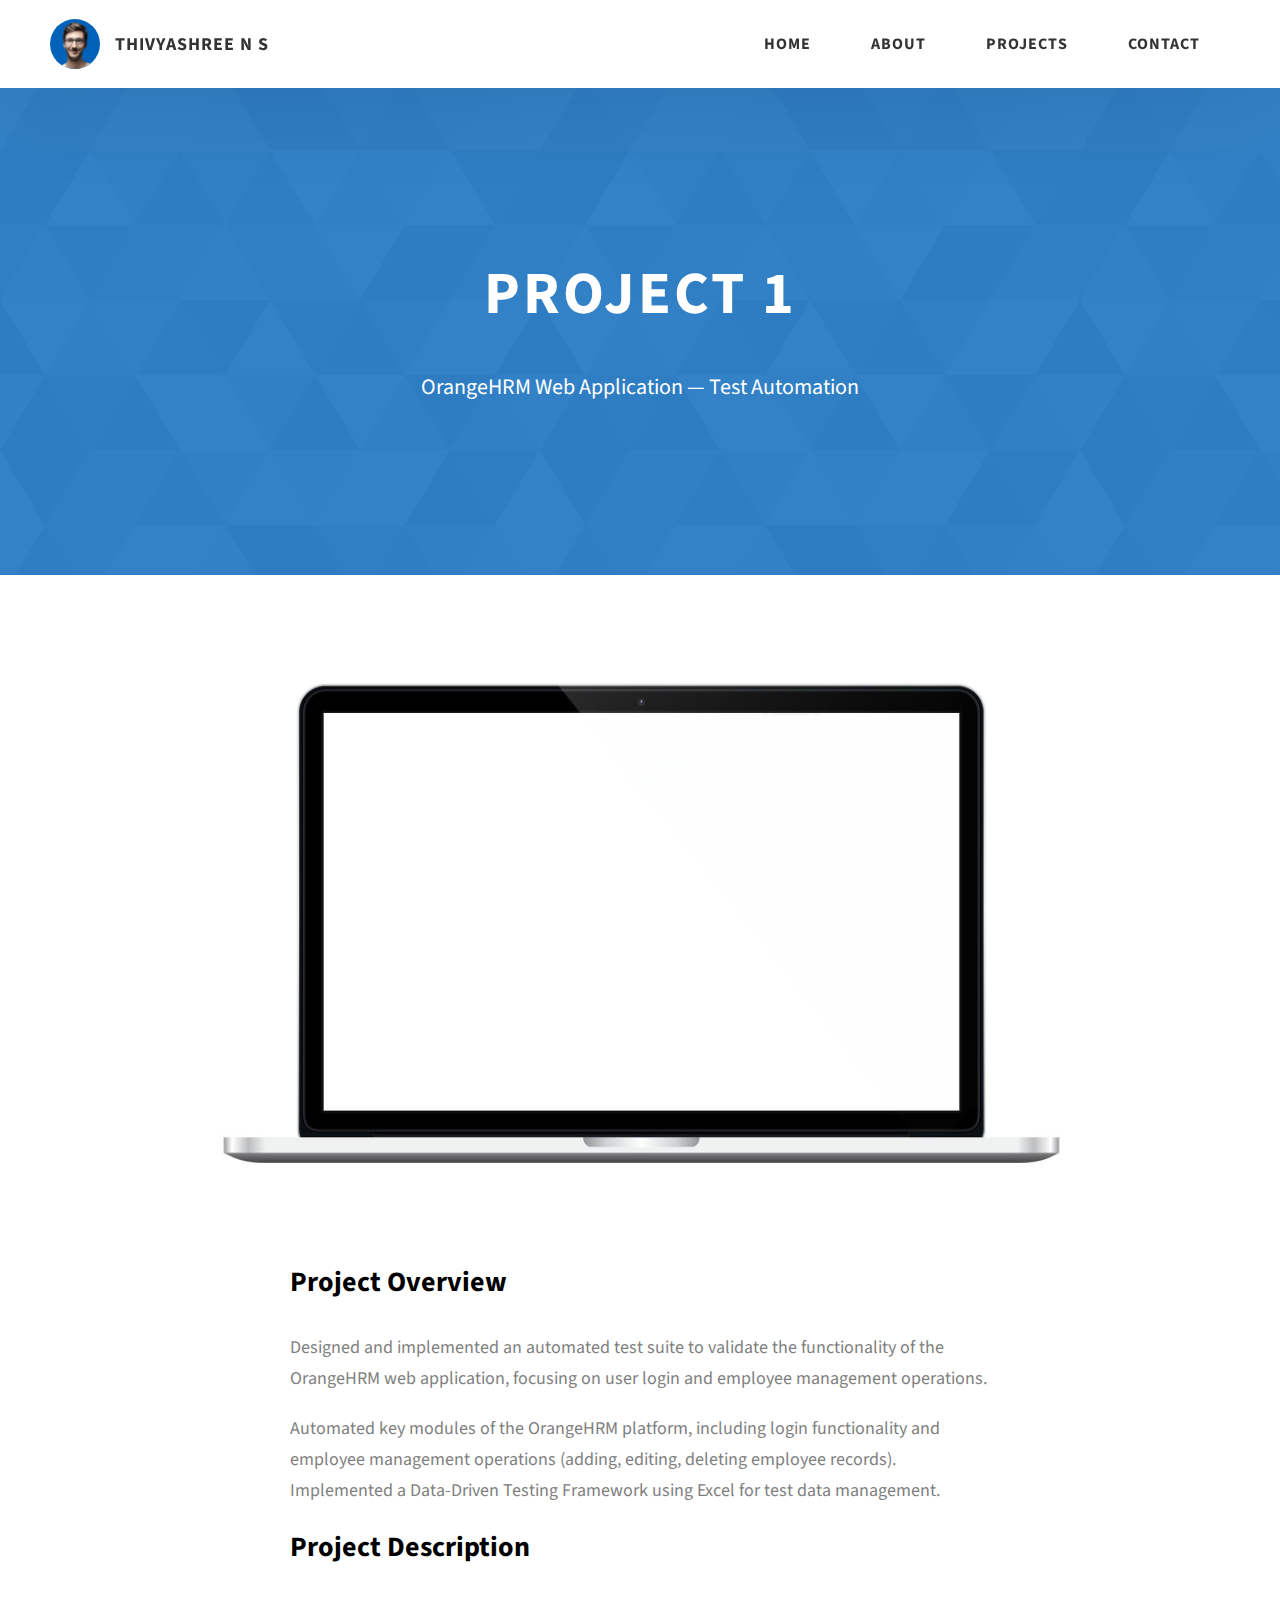
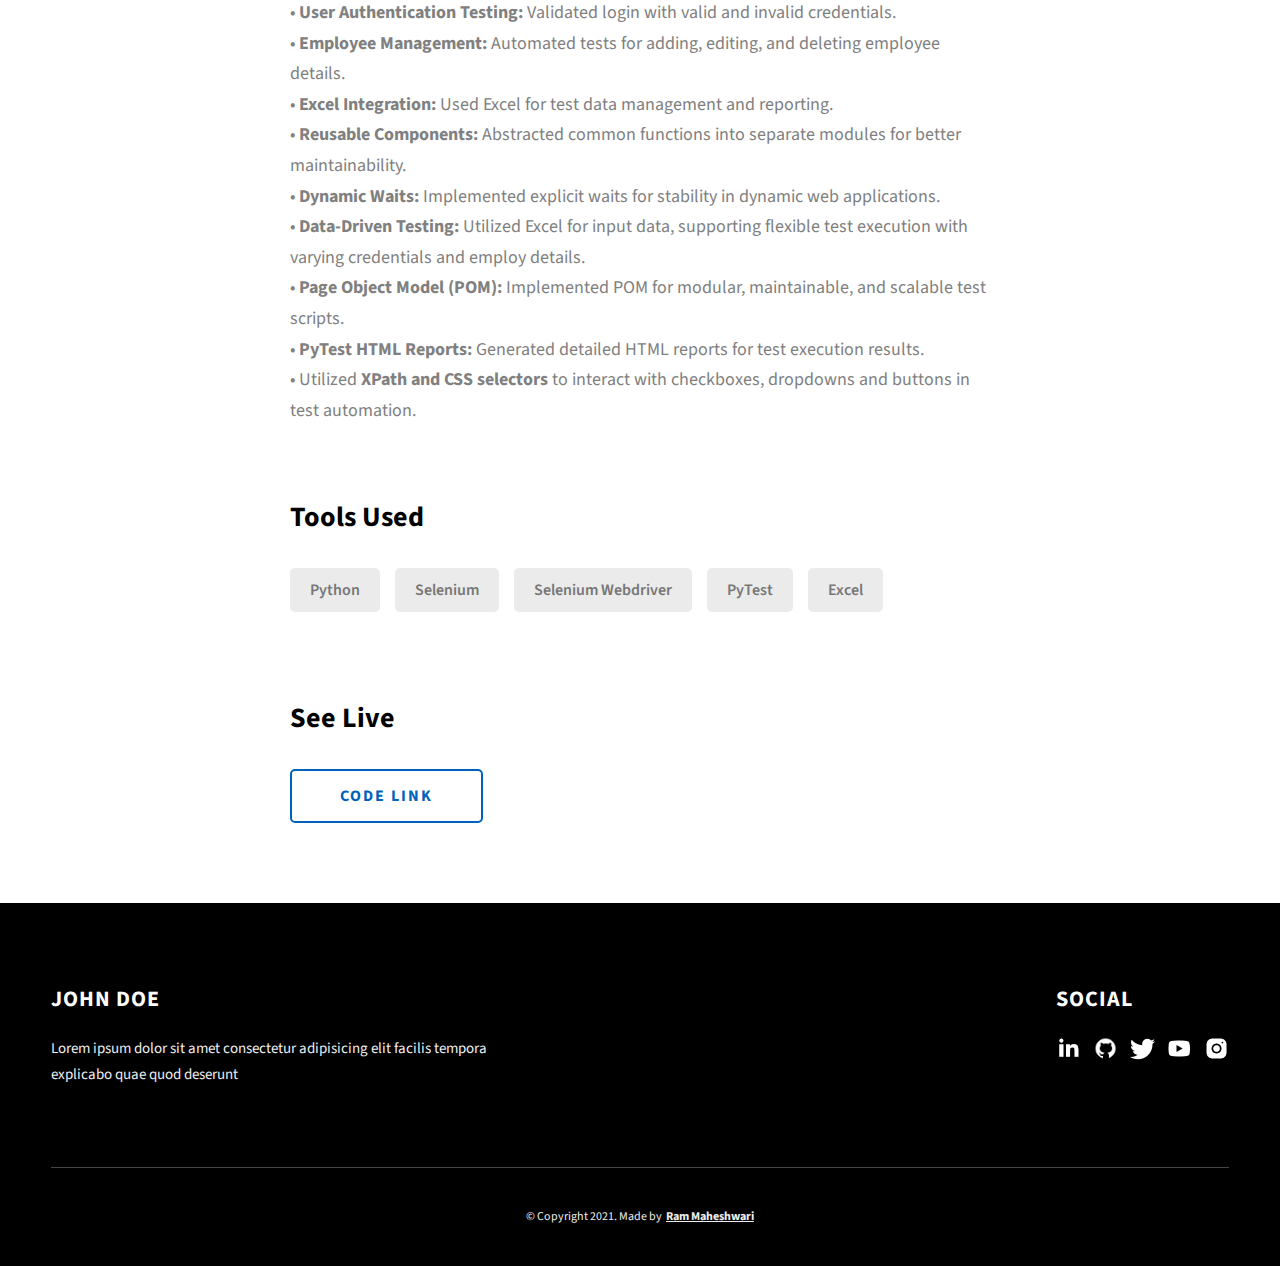
==== commit fd869cea: "project-1.html" ====
--- a/project-1.html
+++ b/project-1.html
@@ -27,7 +27,7 @@
               class="header__logo-img"
             />
           </div>
-          <span class="header__logo-sub">John Doe</span>
+          <span class="header__logo-sub">Thivyashree N S</span>
         </div>
         <div class="header__main">
           <ul class="header__links">
@@ -90,9 +90,7 @@
           OrangeHRM Web Application — Test Automation
           </p>
         </div>
-        <div class="project-cs-hero__cta">
-          <a href="#" class="btn btn--bg" target="_blank">Live Link</a>
-        </div>
+     
       </div>
     </section>
     <section class="project-details">
@@ -121,24 +119,24 @@
 
               <h3 class="project-details__content-title">Project Description</h3>
                 <ul class="project-details__desc-para">
-                   <li>&#8226;<b>User Authentication Testing:</b> Validated login with valid and
+                   <li>&#8226;<b>  User Authentication Testing:</b> Validated login with valid and
                       invalid credentials.</li>
-                  <li>&#8226;<b>Employee Management:</b> Automated tests for adding, editing,
+                  <li>&#8226;<b>  Employee Management:</b> Automated tests for adding, editing,
                       and deleting employee details.</li>
-                  <li>&#8226;<b>Excel Integration:</b> Used Excel for test data management and
+                  <li>&#8226;<b>  Excel Integration:</b> Used Excel for test data management and
                       reporting.</li>
-                  <li>&#8226;<b>Reusable Components:</b> Abstracted common functions into
+                  <li>&#8226;<b>  Reusable Components:</b> Abstracted common functions into
                       separate modules for better maintainability.</li>
-                  <li>&#8226;<b>Dynamic Waits:</b> Implemented explicit waits for stability in
+                  <li>&#8226;<b>  Dynamic Waits:</b> Implemented explicit waits for stability in
                       dynamic web applications.</li>
-                  <li>&#8226;<b>Data-Driven Testing:</b> Utilized Excel for input data, supporting
+                  <li>&#8226;<b>  Data-Driven Testing:</b> Utilized Excel for input data, supporting
                       flexible test execution with varying credentials and employ
                       details.</li>
-                  <li>&#8226;<b>Page Object Model (POM):</b> Implemented POM for modular,
+                  <li>&#8226;<b>  Page Object Model (POM):</b> Implemented POM for modular,
                       maintainable, and scalable test scripts.</li>
-                  <li>&#8226;<b>PyTest HTML Reports:</b> Generated detailed HTML reports for
+                  <li>&#8226;<b>  PyTest HTML Reports:</b> Generated detailed HTML reports for
                       test execution results.</li>
-                  <li>&#8226;Utilized <b>XPath and CSS selectors</b> to interact with checkboxes,
+                  <li>&#8226;  Utilized <b>XPath and CSS selectors</b> to interact with checkboxes,
                       dropdowns and buttons in test automation.</li>
 </ul>
 
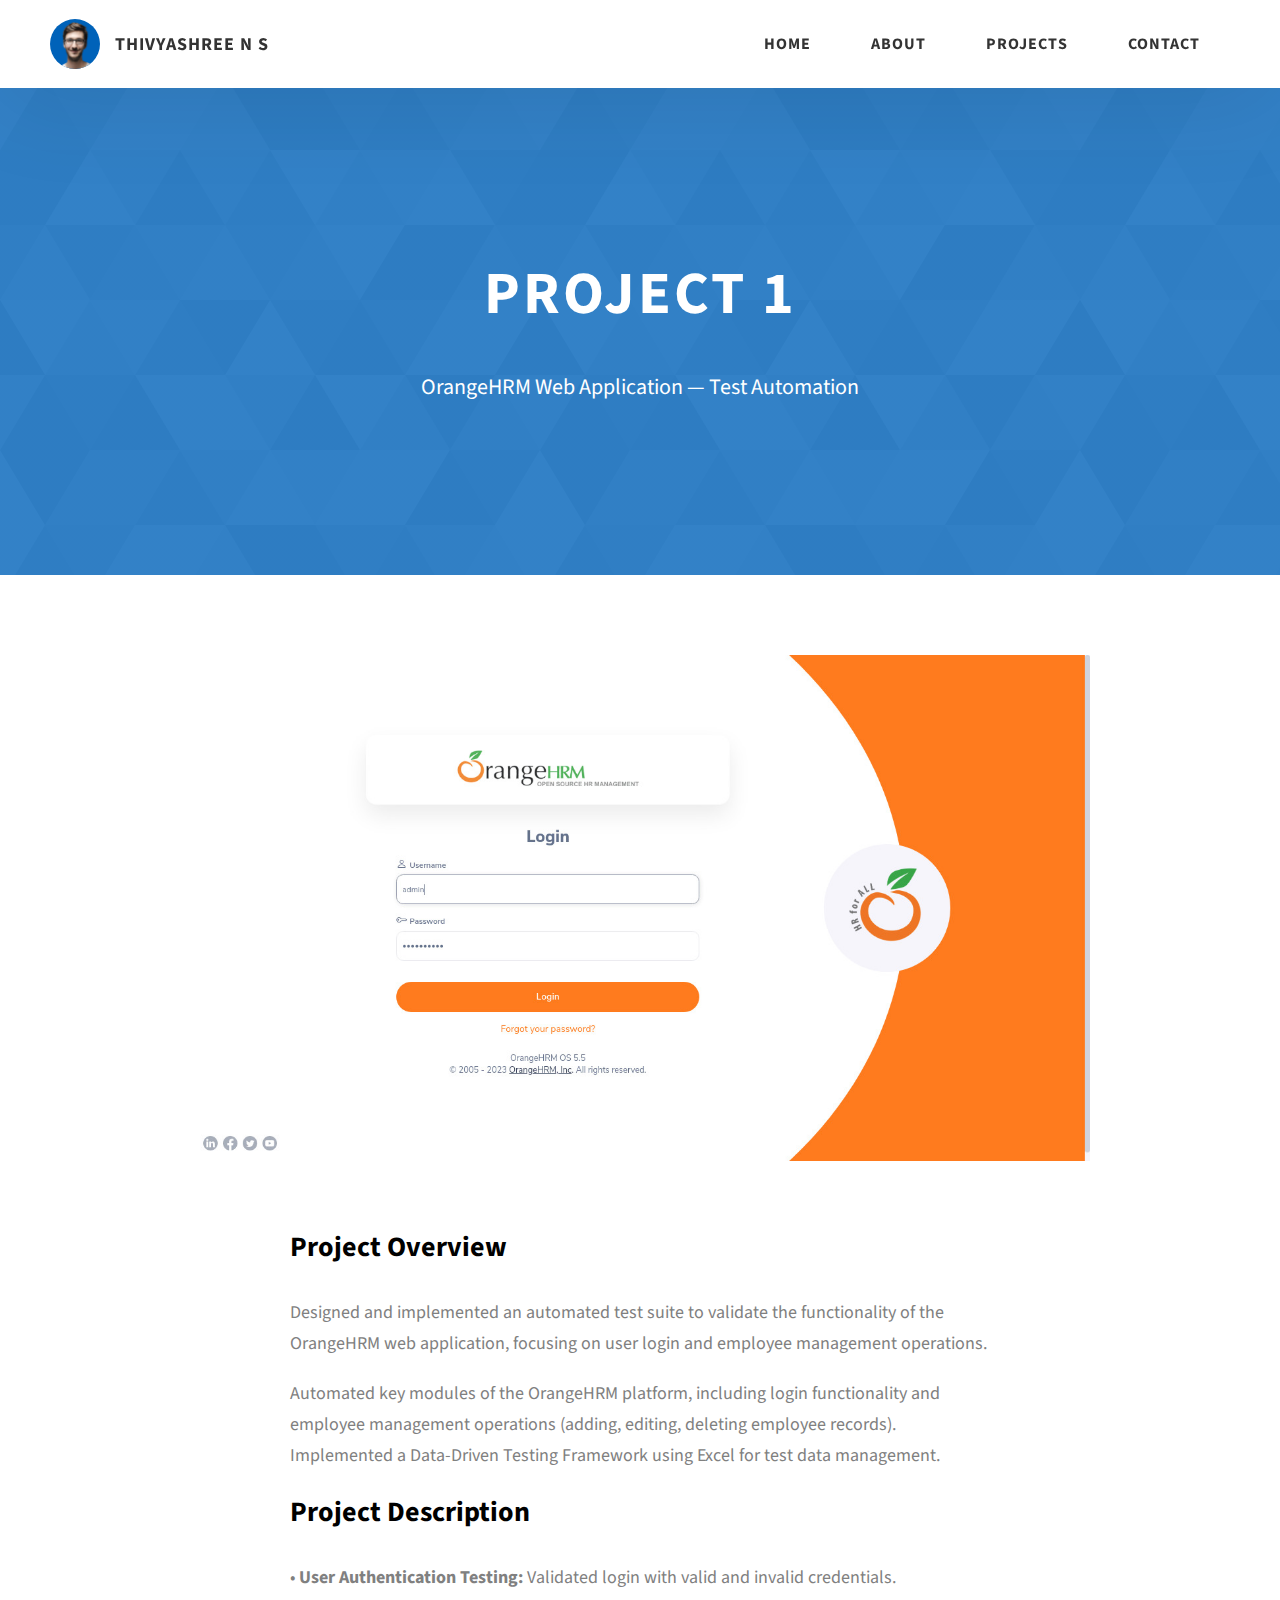
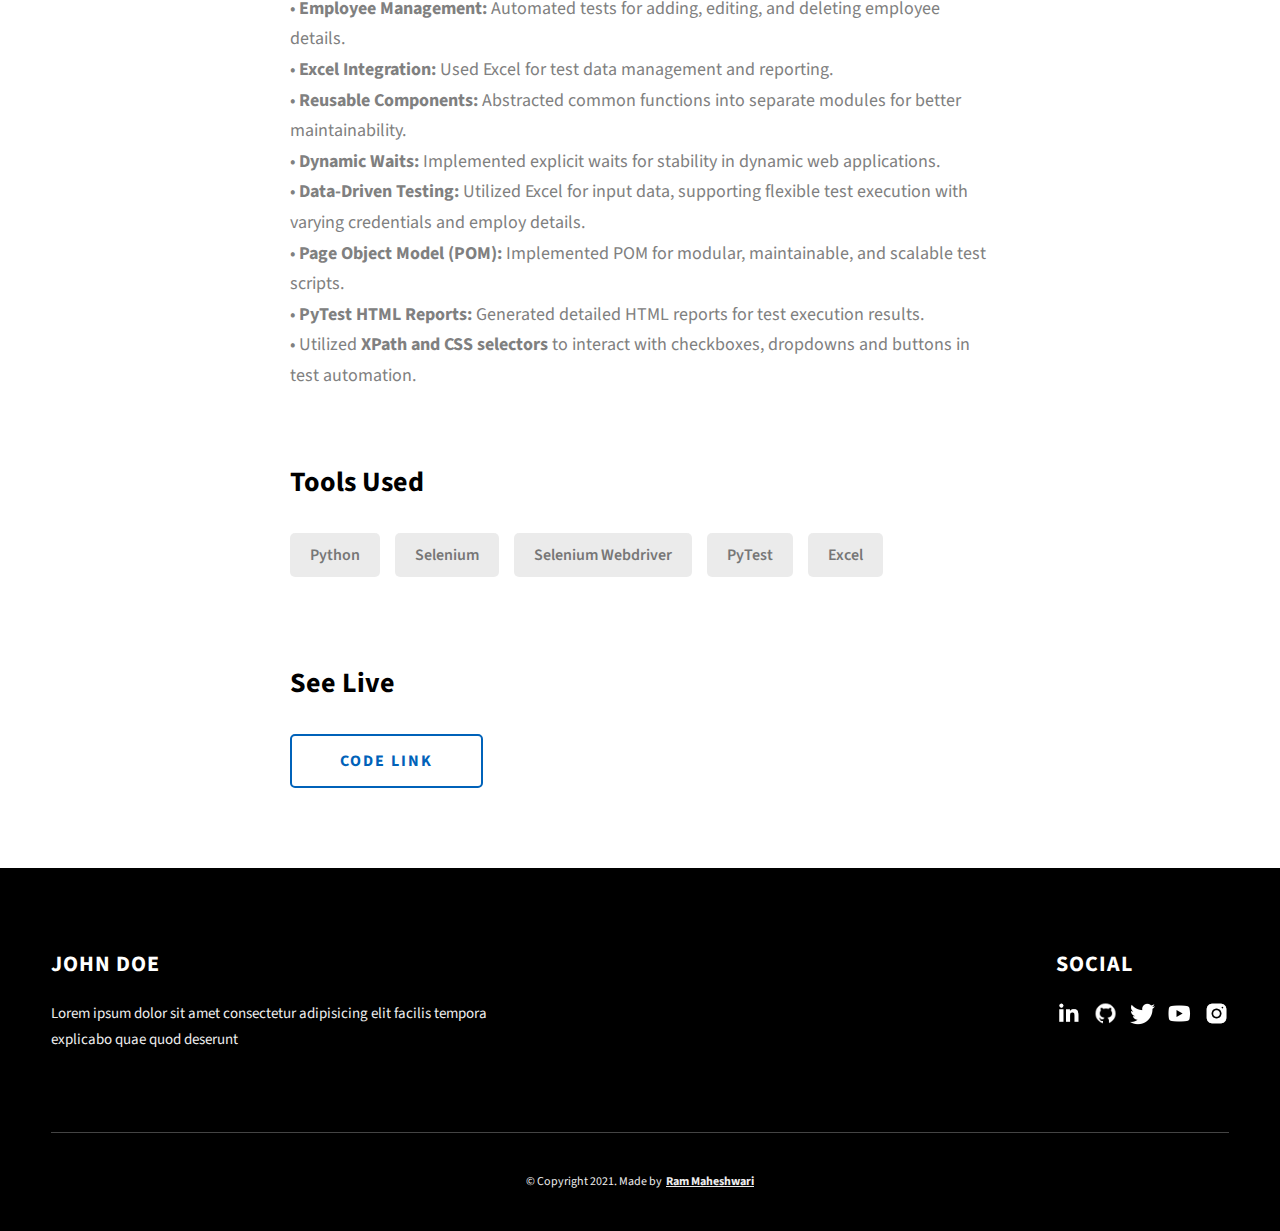
==== commit 3d50eff6: "Update project-1.html" ====
--- a/project-1.html
+++ b/project-1.html
@@ -98,7 +98,7 @@
         <div class="project-details__content">
           <div class="project-details__showcase-img-cont">
             <img
-              src="./assets/jpeg/project-mockup-example.jpeg"
+              src="./assets/jpeg/orangehrm-login.jpg"
               alt="Project Image"
               class="project-details__showcase-img"
             />
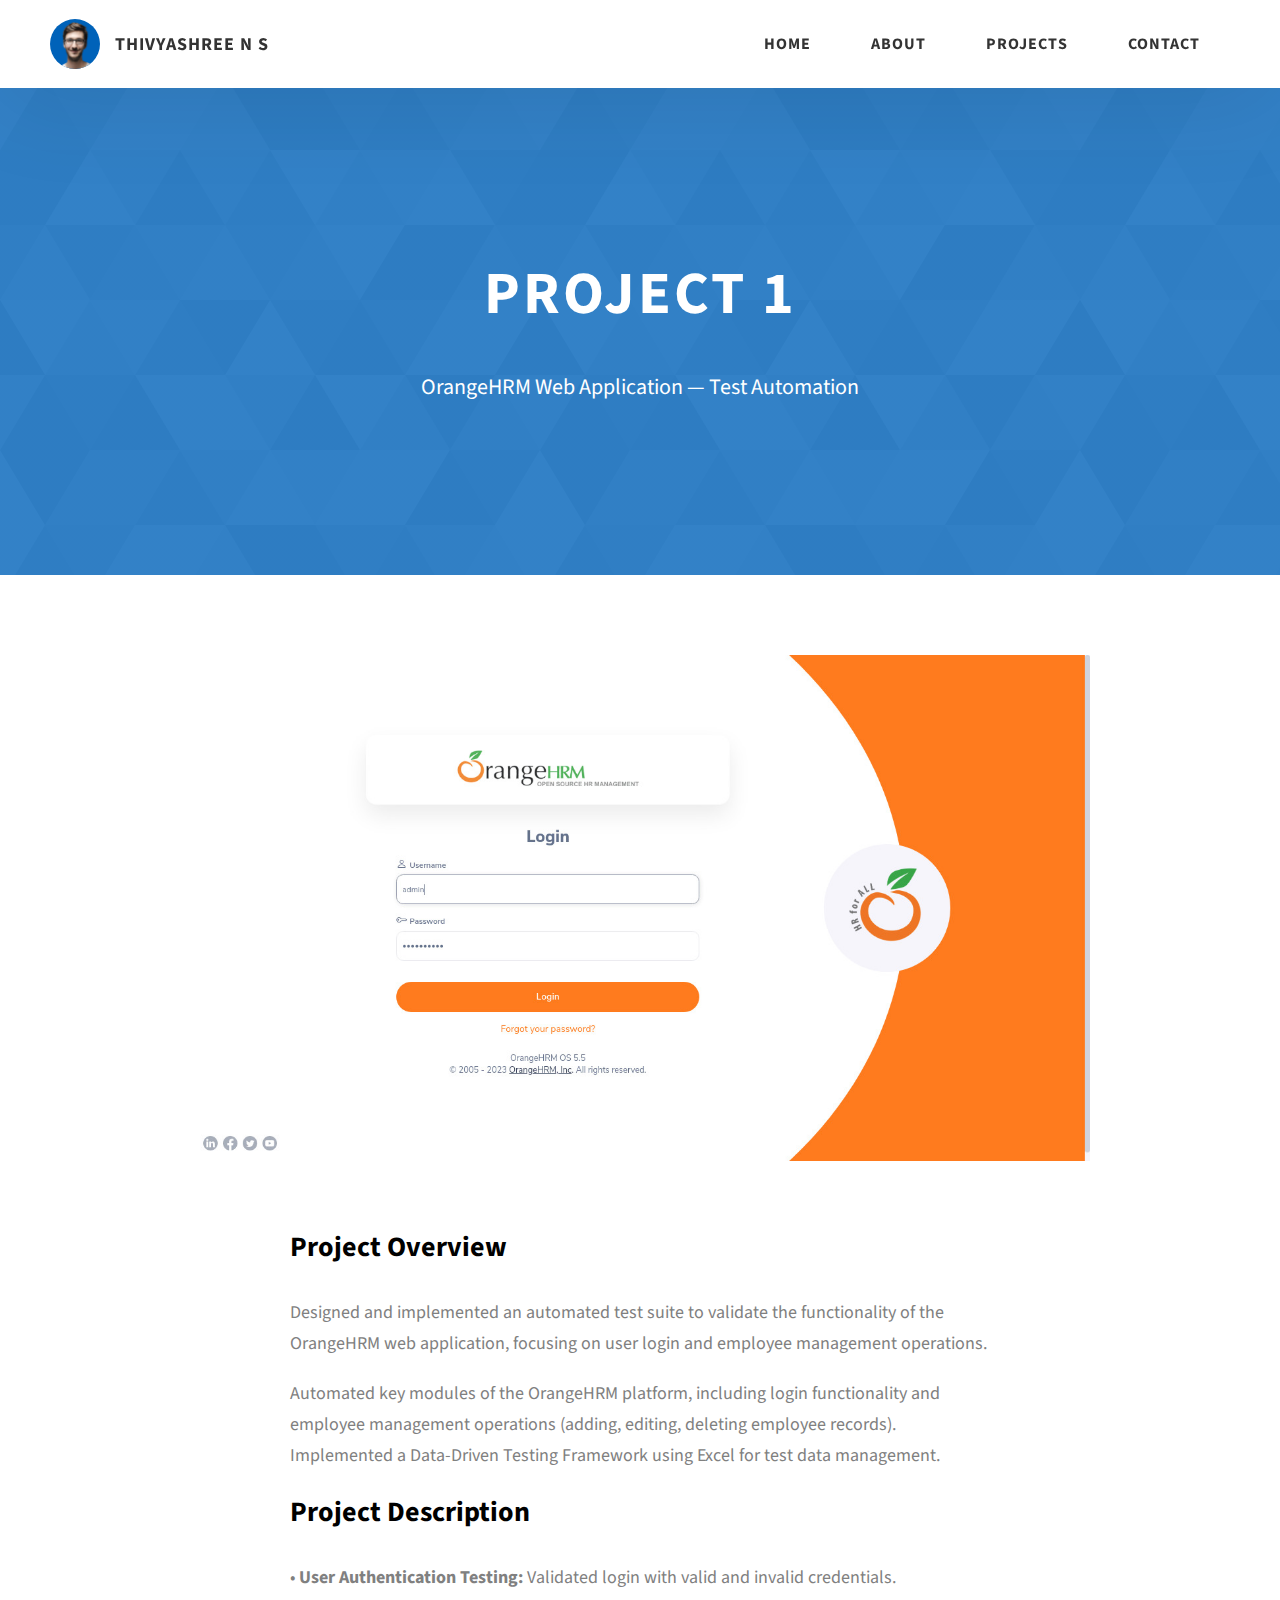
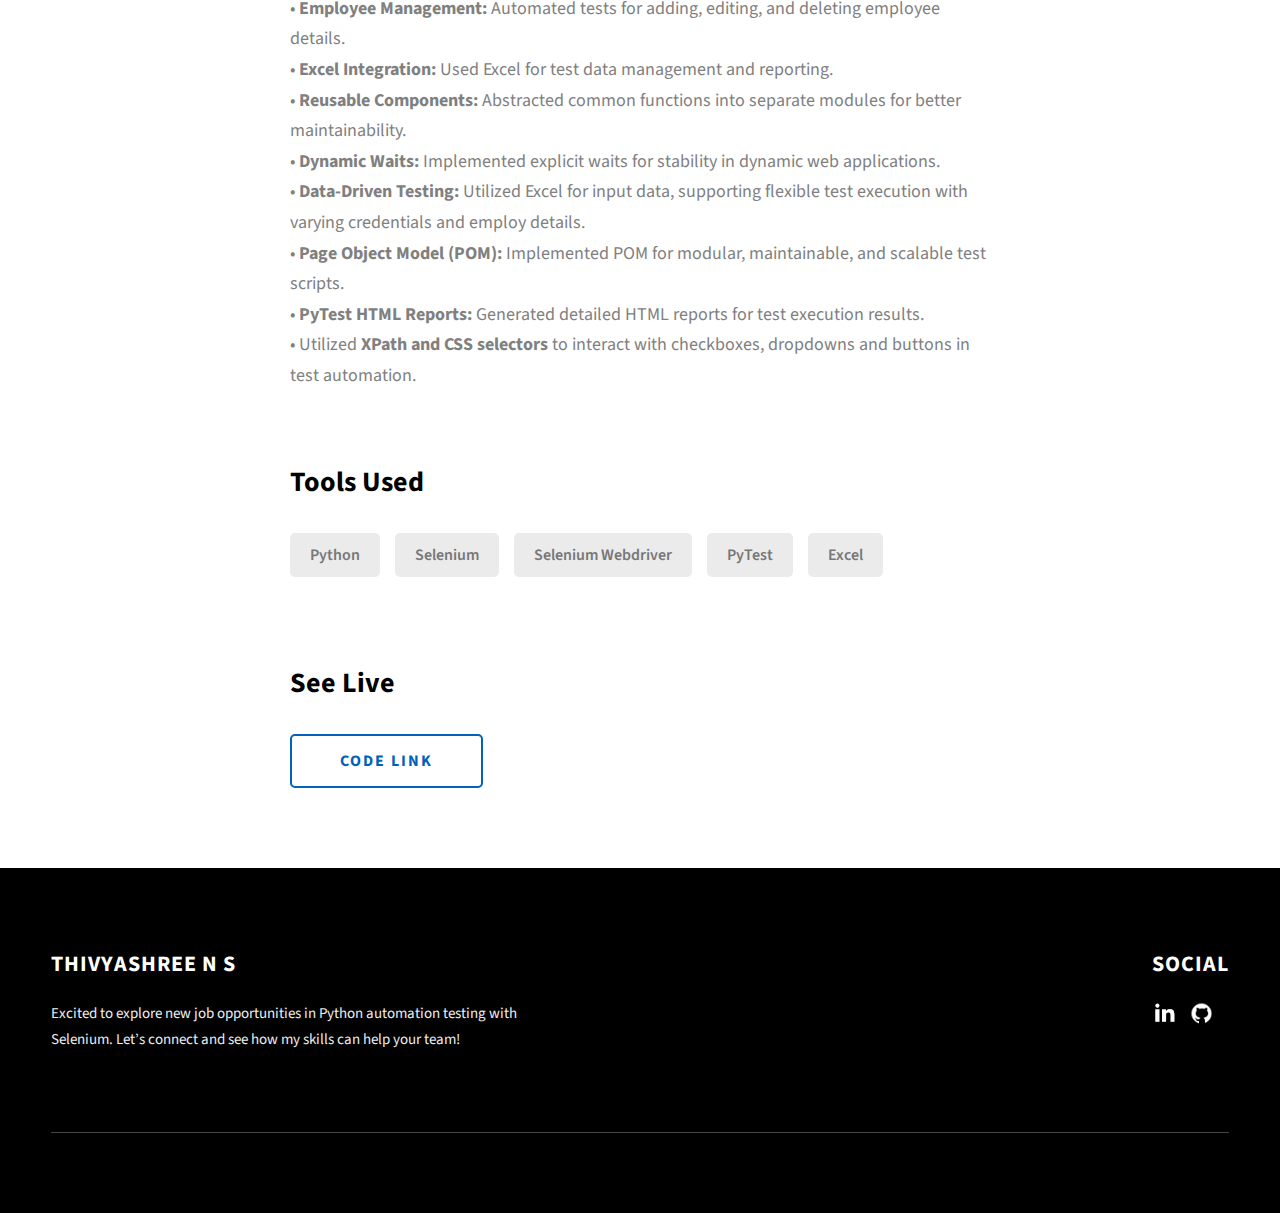
==== commit 0e59f9cd: "Update project-1.html" ====
--- a/project-1.html
+++ b/project-1.html
@@ -175,57 +175,33 @@
               <span>Social</span>
             </h2>
             <div class="main-footer__social-cont">
-              <a target="_blank" rel="noreferrer" href="#">
+              <a target="_blank" rel="noreferrer" href="https://www.linkedin.com/in/thivyashree-ns/">
                 <img
                   class="main-footer__icon"
                   src="./assets/png/linkedin-ico.png"
                   alt="icon"
                 />
               </a>
-              <a target="_blank" rel="noreferrer" href="#">
+              <a target="_blank" rel="noreferrer" href="https://github.com/ThivyashreeNS">
                 <img
                   class="main-footer__icon"
                   src="./assets/png/github-ico.png"
                   alt="icon"
                 />
               </a>
-              <a target="_blank" rel="noreferrer" href="#">
-                <img
-                  class="main-footer__icon"
-                  src="./assets/png/twitter-ico.png"
-                  alt="icon"
-                />
-              </a>
-              <a target="_blank" rel="noreferrer" href="#">
-                <img
-                  class="main-footer__icon"
-                  src="./assets/png/yt-ico.png"
-                  alt="icon"
-                />
-              </a>
-              <a target="_blank" rel="noreferrer" href="#">
-                <img
-                  class="main-footer__icon main-footer__icon--mr-none"
-                  src="./assets/png/insta-ico.png"
-                  alt="icon"
-                />
-              </a>
+             
             </div>
           </div>
           <div class="main-footer__row main-footer__row-2">
-            <h4 class="heading heading-sm text-lt">John Doe</h4>
+            <h4 class="heading heading-sm text-lt">Thivyashree N S</h4>
             <p class="main-footer__short-desc">
-              Lorem ipsum dolor sit amet consectetur adipisicing elit facilis
-              tempora explicabo quae quod deserunt
+              Excited to explore new job opportunities in Python automation testing with Selenium. Let’s connect and see how my skills can help your team!
             </p>
           </div>
         </div>
 
         <div class="main-footer__lower">
-          &copy; Copyright 2021. Made by
-          <a rel="noreferrer" target="_blank" href="https://rammaheshwari.com"
-            >Ram Maheshwari</a
-          >
+          
         </div>
       </div>
     </footer>
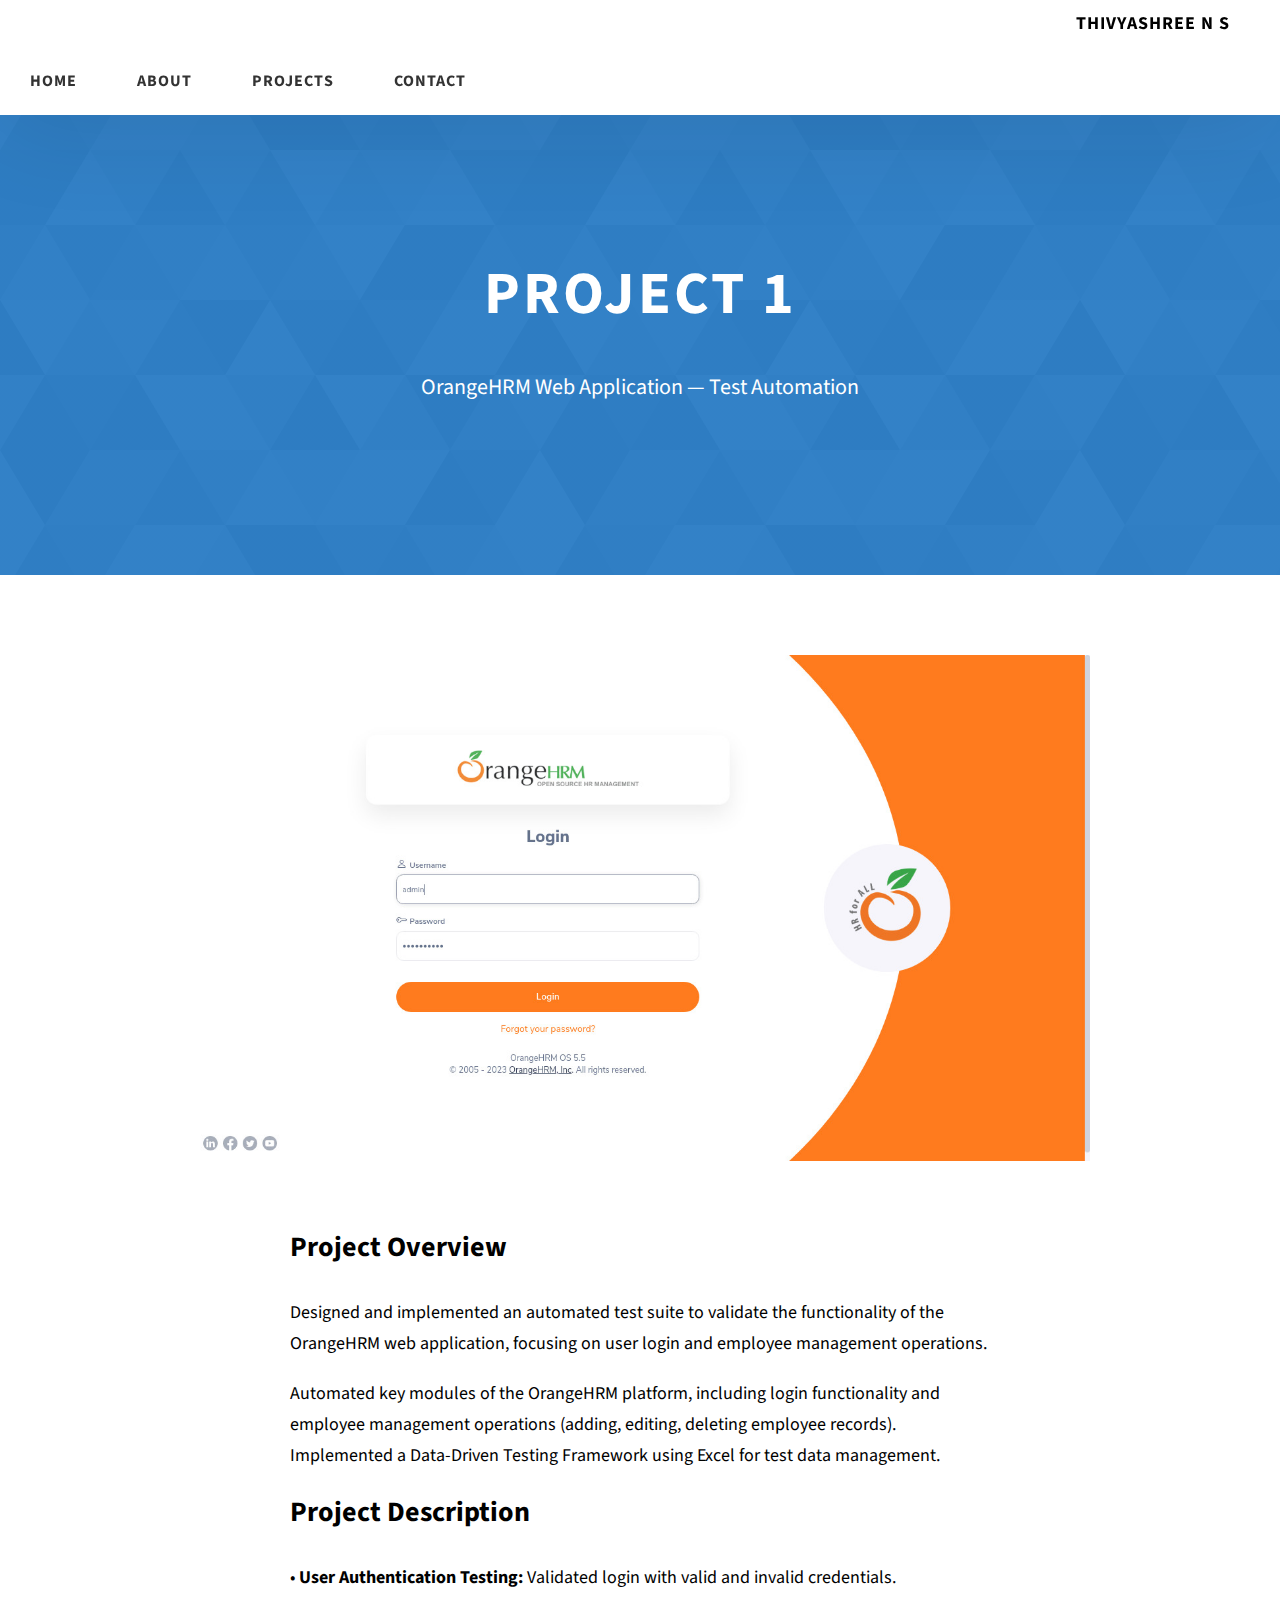
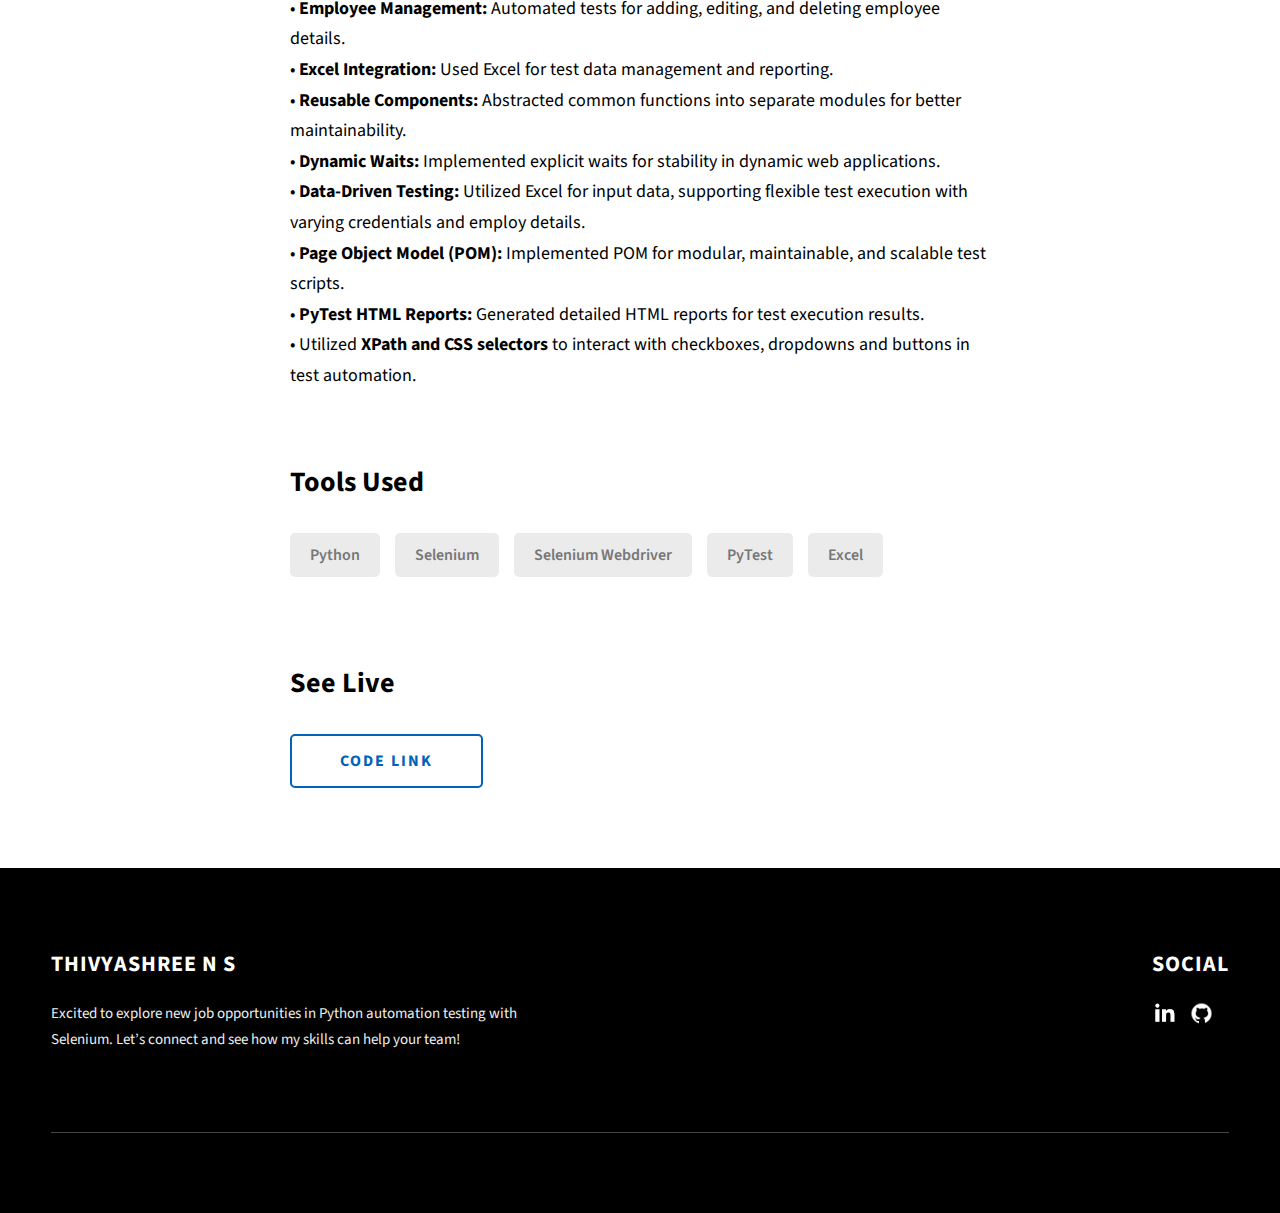
==== commit 83efe05c: "Update project-1.html" ====
--- a/project-1.html
+++ b/project-1.html
@@ -20,12 +20,7 @@
     <header class="header">
       <div class="header__content">
         <div class="header__logo-container">
-          <div class="header__logo-img-cont">
-            <img
-              src="./assets/png/john-doe.png"
-              alt="Ram Maheshwari Logo Image"
-              class="header__logo-img"
-            />
+          
           </div>
           <span class="header__logo-sub">Thivyashree N S</span>
         </div>
--- a/css/style.css
+++ b/css/style.css
@@ -459,7 +459,7 @@
   .project-details__desc-para {
     font-size: 1.8rem;
     line-height: 1.7;
-    color: grey;
+    color: black;
     margin-bottom: 2rem; }
 
 .project-details__tools-used {
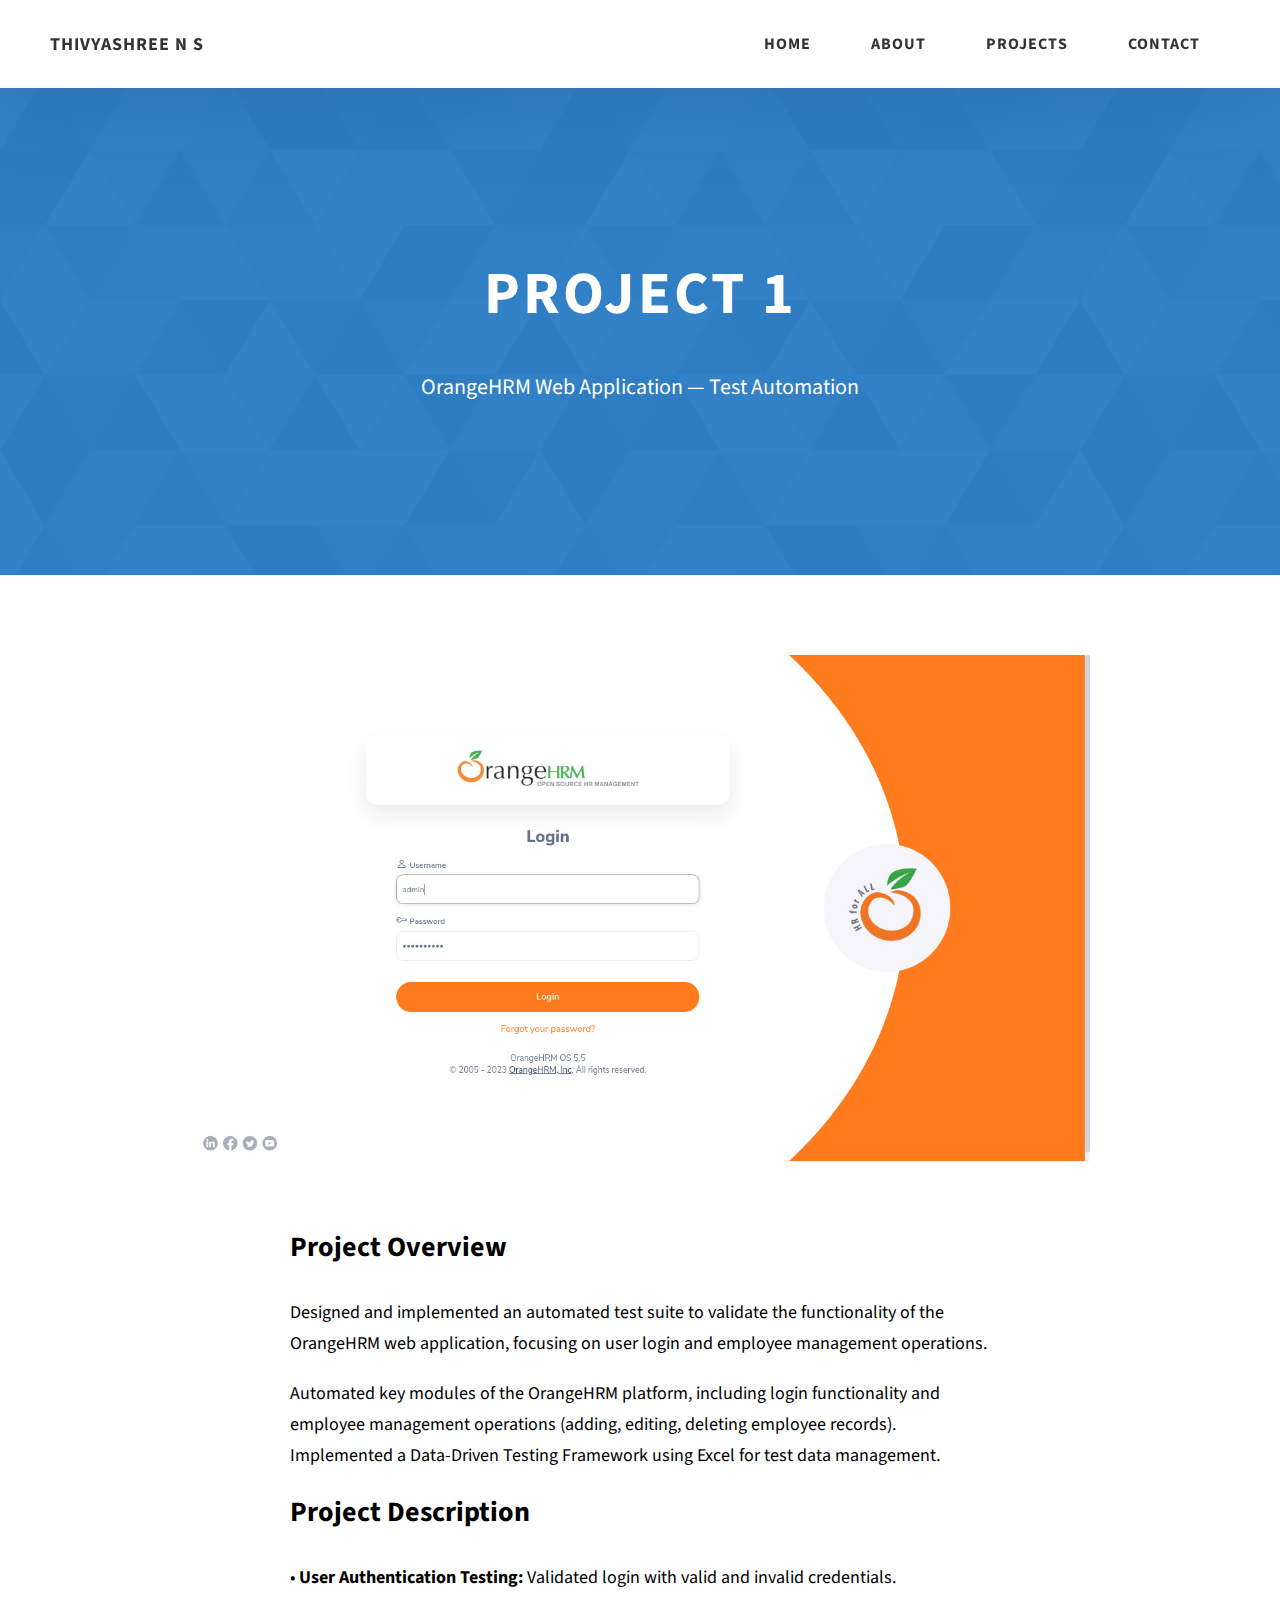
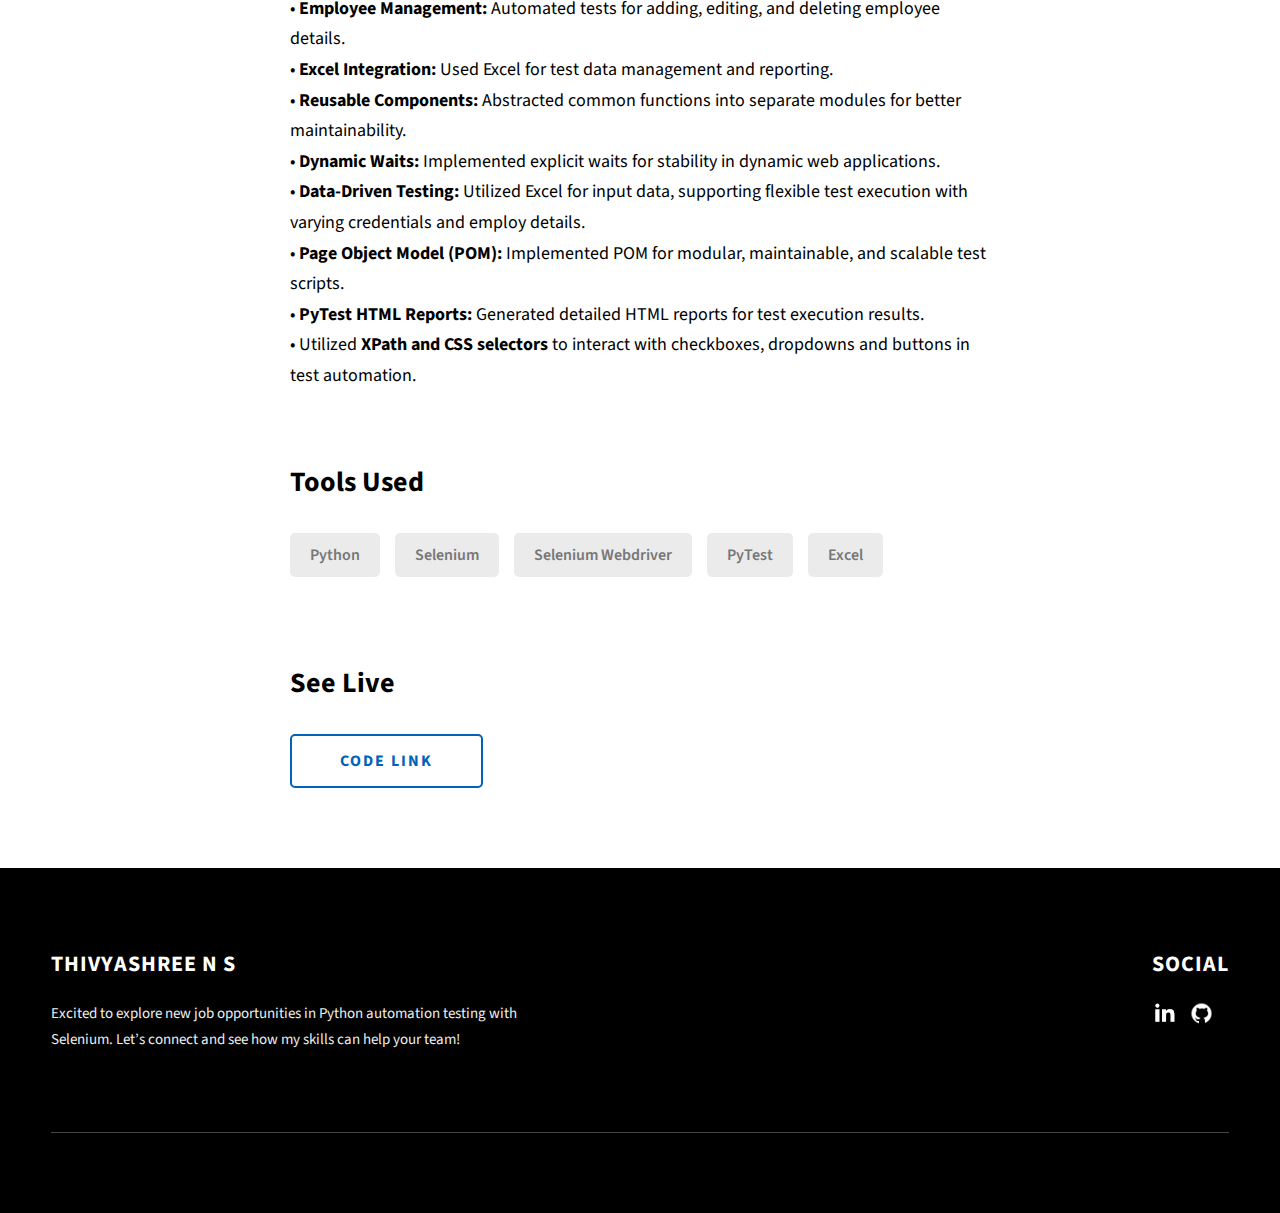
==== commit 651fa5c3: "Update project-1.html" ====
--- a/project-1.html
+++ b/project-1.html
@@ -20,8 +20,7 @@
     <header class="header">
       <div class="header__content">
         <div class="header__logo-container">
-          
-          </div>
+
           <span class="header__logo-sub">Thivyashree N S</span>
         </div>
         <div class="header__main">
